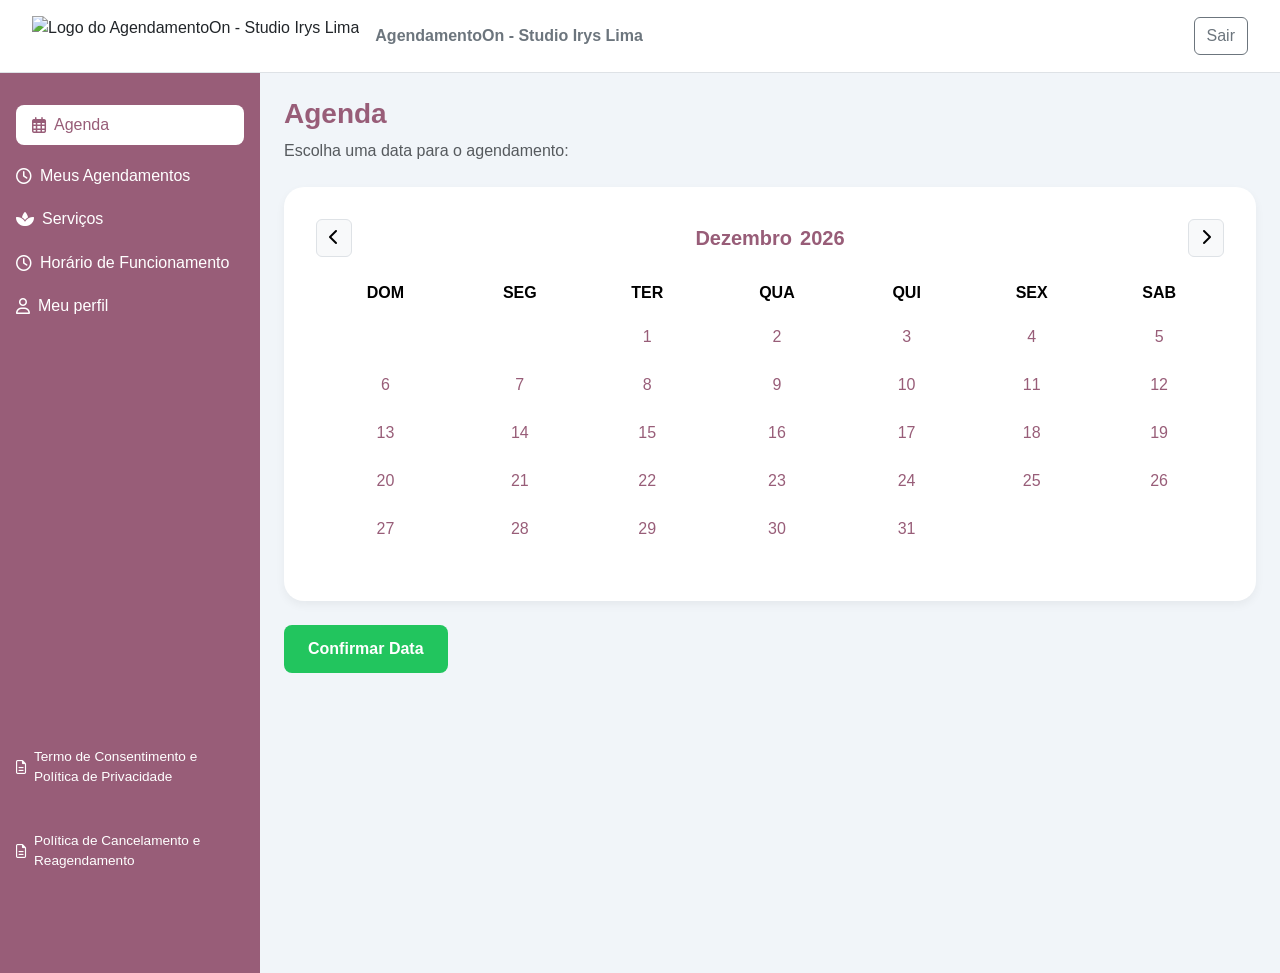
==== AgendamentoOn/src/main/resources/templates/agenda.html @ fd3afac0 "Integrando o back end ao front end na parte de agendamento do sistema" ====
<!DOCTYPE html>
<html lang="pt-br">
  <head>
    <meta charset="UTF-8" />
    <meta name="viewport" content="width=device-width, initial-scale=1" />
    <title>Agenda - AgendamentoOn</title>
    <link
      href="https://cdn.jsdelivr.net/npm/bootstrap@5.3.3/dist/css/bootstrap.min.css"
      rel="stylesheet"
    />
    <link rel="stylesheet" href="../assets/css/style.css" />
    <link
      rel="stylesheet"
      href="https://cdnjs.cloudflare.com/ajax/libs/font-awesome/6.5.0/css/all.min.css"
    />
    <style>
      html, body {
        overflow: hidden;
        margin: 0;
        font-family: "Segoe UI", sans-serif;
        background-color: #f1f5f9;
      }

      header {
        background-color: #ffffff;
        border-bottom: 1px solid #dee2e6;
        padding: 1rem 2rem;
      }

      .sidebar {
        background-color: #985d78;
        color: white;
        height: 100vh;
        padding: 2rem 1rem;
        width: 260px;
        display: flex;
        flex-direction: column;
      }

      .sidebar a {
        color: white;
        display: flex;
        align-items: center;
        gap: 0.5rem;
        margin-bottom: 1.2rem;
        font-weight: 500;
        text-decoration: none;
      }

      .sidebar a.active, .sidebar a:hover {
        background-color: #ffffff;
        color: #985d78;
        border-radius: 8px;
        padding: 0.5rem 1rem;
      }

      .sidebar .policies a {
        font-size: 0.85rem;
        text-decoration: none;
      }

      .btn-sair {
        background-color: #f1f5f9;
        font-weight: 500;
      }

      .calendar-box {
        background-color: white;
        padding: 2rem;
        border-radius: 20px;
        box-shadow: 0 4px 10px rgba(0, 0, 0, 0.05);
      }

      #monthYear {
        color: #985d78;
      }

      .calendar-day {
        cursor: pointer;
        color: #985d78;
        border-radius: 50%;
        transition: background-color 0.3s;
        display: inline-block;
        width: 2rem;
        height: 2rem;
        line-height: 2rem;
      }

      .calendar-day:hover {
        background-color: #f3e6ea;
      }

      .calendar-day.selected {
        background-color: #985d78;
        color: white;
        font-weight: bold;
      }

      thead th {
        color: #985d78;
        font-weight: 600;
      }

      .btn-confirm {
        background-color: #22c55e;
        color: white;
        font-weight: bold;
        border-radius: 8px;
        padding: 0.75rem 1.5rem;
        border: none;
      }

      .btn-agendar {
        background-color: #985d78;
        color: white;
        font-weight: bold;
        border: none;
        padding: 0.5rem 1.5rem;
        border-radius: 6px;
      }

      .btn-warning {
        background-color: #ffc107;
        color: #333;
        border: none;
        font-weight: bold;
      }

      #sec-servicos {
        font-size: 0.95rem;
        color: #333;
      }

      #sec-servicos h5 {
        color: #985d78;
        font-weight: 600;
        font-size: 1.05rem;
      }

      #sec-servicos .bg-white {
        background-color: white;
        padding: 20px;
        border-radius: 12px;
        box-shadow: 0 4px 8px rgba(0, 0, 0, 0.05);
      }

      #sec-servicos th {
        font-weight: 600;
        font-size: 0.95rem;
        padding-bottom: 0.5rem;
        color: #333;
      }

      #sec-servicos td {
        padding: 0.4rem 0;
        font-weight: 400;
        vertical-align: middle;
      }
    </style>
  </head>
  <body>
    <!-- Header -->
    <header class="d-flex justify-content-between align-items-center" role="banner" aria-label="Cabeçalho principal">
      <div class="d-flex align-items-center gap-3">
        <img src="../assets/img/logo-agendamento.png" alt="Logo do AgendamentoOn - Studio Irys Lima" style="height: 40px" />
        <span class="fw-semibold text-secondary">AgendamentoOn - Studio Irys Lima</span>
      </div>
      <button id="btnSair" class="btn btn-outline-secondary" aria-label="Botão para sair da aplicação">Sair</button>
    </header>

    <div class="d-flex">
      <!-- Sidebar -->
      <div class="sidebar d-flex flex-column">
        <div>
          <a href="#" class="active" data-section="agenda"><i class="fa-regular fa-calendar-days"></i> Agenda</a>
          <a href="#" data-section="agendamentos"><i class="fa-regular fa-clock"></i> Meus Agendamentos</a>
          <a href="#" data-section="servicos"><i class="fa-solid fa-spa"></i> Serviços</a>
          <a href="#" data-section="horario"><i class="fa-regular fa-clock"></i> Horário de Funcionamento</a>
          <a href="#" data-section="perfil"><i class="fa-regular fa-user"></i> Meu perfil</a>
        </div>
        <div class="policies mt-auto" style="position: relative; bottom: 50px">
          <a href="/login/termos.html"
            ><i class="fa-regular fa-file-lines"></i> Termo de Consentimento e
            Política de Privacidade</a
          ><br />
          <a href="/login/politicas.html"
            ><i class="fa-regular fa-file-lines"></i> Política de Cancelamento e
            Reagendamento</a
          >
        </div>
      </div>

      <!-- Conteúdo principal -->
      <div class="flex-grow-1 p-4">
        <!-- Seção Agenda -->
        <section id="sec-agenda">
          <h3 class="fw-bold text-main mb-2" style="color: #985d78">Agenda</h3>
          <p class="text-muted mb-4">Escolha uma data para o agendamento:</p>

          <div class="calendar-box mb-4">
            <div class="d-flex justify-content-between align-items-center mb-3">
              <button class="btn btn-light border" id="prevMonth">
                <i class="fas fa-chevron-left"></i>
              </button>
              <h5
                class="fw-bold mb-0 d-flex gap-2 align-items-center"
                id="monthYear"
              ></h5>
              <button class="btn btn-light border" id="nextMonth">
                <i class="fas fa-chevron-right"></i>
              </button>
            </div>
            <div class="table-responsive">
              <table class="table table-borderless text-center align-middle">
                <thead>
                  <tr class="text-muted">
                    <th>DOM</th>
                    <th>SEG</th>
                    <th>TER</th>
                    <th>QUA</th>
                    <th>QUI</th>
                    <th>SEX</th>
                    <th>SAB</th>
                  </tr>
                </thead>
                <tbody id="calendarBody"></tbody>
              </table>
            </div>
          </div>
          <button class="btn btn-confirm">Confirmar Data</button>
        </section>

        <!-- Seção Agenda / Serviço -->
        <section id="sec-agendar-servico" style="display: none;">
          <div class="d-flex justify-content-center align-items-start" style="min-height: calc(100vh - 100px); padding-top: 2rem;">
            <div style="width: 100%; max-width: 700px;">
              <h3 class="fw-bold mb-3" style="color: #985D78;">Agenda / Serviço</h3>
              <p class="text-muted fw-semibold mb-4" id="dataSelecionadaTexto">Data do agendamento: 30 de Abril de 2025</p>

              <div class="bg-white p-4 rounded-3 shadow-sm">
                <div class="mb-4">
                  <label for="servicoSelect" class="form-label fw-semibold">Escolha um serviço para o agendamento:</label>
                  <select id="servicoSelect" class="form-select" aria-label="Selecione o serviço desejado">
                    <option selected disabled>Selecione as opções</option>
                    <option>Cílios: Volume brasileiro</option>
                    <option>Cílios: Efeito fox</option>
                    <option>Cílios: Efeito Molhado</option>
                    <option>Cílios: Volume 5D</option>
                    <option>Sobrancelhas: Design de sobrancelhas</option>
                    <option>Sobrancelhas: Design com henna</option>
                    <option>Sobrancelhas: Brow lamination</option>
                    <option>Sobrancelhas: Lash lifting</option>
                  </select>
                </div>

                <div class="d-flex gap-2">
                  <button id="btnConfirmarServico" class="btn w-100 fw-bold text-white" style="background-color: #22C55E;">
                    Confirmar Serviço
                  </button>
                  <button id="btnVoltarParaAgenda" class="btn w-100 fw-bold text-white" style="background-color: #CBD5E1;">
                    Voltar
                  </button>
                </div>
              </div>
            </div>
          </div>
        </section>

        <!-- Seção Agenda / Serviço / Horário -->
        <section id="sec-agendar-horario" style="display: none;">
          <div class="container-fluid">
            <div class="px-4">
              <h3 class="fw-bold mb-2" style="color: #985D78;">Agenda / Serviço / Horário</h3>
              <p class="text-muted fw-semibold mb-1" id="dataSelecionadaHorario">Data do agendamento: 30 de Abril de 2025</p>
              <p class="text-muted fw-semibold mb-4" id="servicoSelecionadoHorario">Serviço: Sobrancelhas: Design de sobrancelhas</p>

              <div class="bg-white p-4 rounded-3 shadow-sm w-100" style="max-width: 720px;">
                <label class="form-label fw-semibold mb-3">Escolha um horário para o agendamento:</label>
                <div class="row row-cols-3 g-3">
                  <!-- Horários -->
                  <div class="col"><button class="btn btn-outline-secondary horario-opcao w-100">14:00</button></div>
                  <div class="col"><button class="btn btn-outline-secondary horario-opcao w-100">14:30</button></div>
                  <div class="col"><button class="btn btn-outline-secondary horario-opcao w-100">15:00</button></div>
                  <div class="col"><button class="btn btn-outline-secondary horario-opcao w-100">15:30</button></div>
                  <div class="col"><button class="btn btn-outline-secondary horario-opcao w-100">16:00</button></div>
                  <div class="col"><button class="btn btn-outline-secondary horario-opcao w-100">16:30</button></div>
                  <div class="col"><button class="btn btn-outline-secondary horario-opcao w-100">17:00</button></div>
                  <div class="col"><button class="btn btn-outline-secondary horario-opcao w-100">18:00</button></div>
                  <div class="col"><button class="btn btn-outline-secondary horario-opcao w-100">18:30</button></div>
                  <div class="col"><button class="btn btn-outline-secondary horario-opcao w-100">19:00</button></div>
                  <div class="col"><button class="btn btn-outline-secondary horario-opcao w-100">19:30</button></div>
                  <div class="col"><button class="btn btn-outline-secondary horario-opcao w-100">20:00</button></div>
                  <div class="col"><button class="btn btn-outline-secondary horario-opcao w-100">20:30</button></div>
                  <div class="col"><button class="btn btn-outline-secondary horario-opcao w-100">21:00</button></div>
                  <div class="col"><button class="btn btn-outline-secondary horario-opcao w-100">21:30</button></div>
                </div>

                <div class="d-flex gap-2 mt-4">
                  <button id="btnConfirmarHorario" class="btn w-100 fw-bold text-white" style="background-color: #22C55E;">
                    Confirmar Horário
                  </button>
                  <button id="btnVoltarParaServico" class="btn w-100 fw-bold text-white" style="background-color: #CBD5E1;">
                    Voltar
                  </button>
                </div>
              </div>
            </div>
          </div>
        </section>

        <!-- Seção Agenda / Serviço / Horário / Confirmação -->
        <section id="sec-agendar-confirmacao" style="display: none;">
          <div class="container-fluid">
            <div class="px-4">
              <h3 class="fw-bold mb-2" style="color: #985D78;">Agenda / Serviço / Horário / Confirmação</h3>
              <p class="text-muted fw-semibold mb-4">Confirme as informações do agendamento solicitado:</p>

              <div class="bg-white p-4 rounded-3 shadow-sm mb-4" style="max-width: 720px;">
                <table class="table mb-4">
                  <thead class="text-secondary">
                    <tr>
                      <th>Serviço</th>
                      <th>Data</th>
                      <th>Horário</th>
                    </tr>
                  </thead>
                  <tbody>
                    <tr>
                      <td id="confirmacaoServico">Sobrancelhas: Design de Sobrancelhas</td>
                      <td id="confirmacaoData">30/04/2025</td>
                      <td id="confirmacaoHorario">18:00</td>
                    </tr>
                  </tbody>
                </table>

                <div class="d-flex gap-3">
                  <button id="btnConfirmarAgendamento" class="btn text-white fw-semibold px-4 py-2" style="background-color: #22C55E;">
                    Confirmar Agendamento
                  </button>

                  <button id="btnVoltarParaHorario" class="btn text-white fw-semibold px-4 py-2" style="background-color: #CBD5E1;">
                    Voltar
                  </button>
                </div>
              </div>
            </div>
          </div>
        </section>

        <!-- Seção Agenda / Serviço / Horário / Confirmação / Sucesso -->
        <section id="sec-agendamento-sucesso" style="display: none;">
          <div class="container d-flex justify-content-center align-items-center" style="min-height: 80vh;">
            <div class="text-center bg-white p-5 rounded-3 shadow" style="max-width: 500px; width: 100%;">
              <i class="fa-solid fa-circle-check mb-3" style="font-size: 80px; color: #22C55E;"></i>
              <h2 class="fw-bold text-success mb-2">Sucesso</h2>
              <p class="text-secondary fw-semibold">Agendamento realizado com sucesso</p>
              <button id="btnOkSucesso" class="btn btn-light fw-bold mt-3 px-4">Ok</button>
            </div>
          </div>
        </section>

        <!-- Seção Meus Agendamentos -->
        <section id="sec-agendamentos" style="display: none">
          <h3 class="fw-bold mb-4" style="color: #985d78">Meus Agendamentos</h3>

          <div
            class="bg-white rounded-3 shadow-sm p-3"
            style="font-family: 'Segoe UI', sans-serif"
          >
            <table class="table align-middle mb-0">
              <thead>
                <tr class="text-secondary" style="font-weight: 600">
                  <th>Serviço</th>
                  <th>Data</th>
                  <th>Horário</th>
                  <th class="text-center">Ação</th>
                </tr>
              </thead>
              <tbody id="listaAgendamentos" style="font-weight: 400">
              </tbody>
            </table>
          </div>

          <div class="text-end mt-4">
            <button
              id="btnNovoAgendamento"
              class="btn text-white px-4 py-2 fw-semibold"
              style="background-color: #985d78"
              aria-label="Botão para realizar novo agendamento"
            >
              + Novo Agendamento
            </button>
          </div>
        </section>

        <!-- Seção de detalhes do agendamento -->
        <section id="sec-agendamento-detalhe" style="display: none;">
          <div class="container-fluid">
            <div class="px-4">
              <h3 class="fw-bold mb-3" style="color: #985d78">Meus Agendamentos / Editar</h3>
              <p class="text-muted fw-semibold mb-3">Informações do agendamento:</p>

              <div class="bg-white p-4 rounded-3 shadow-sm mb-4" style="max-width: 720px;">
                <table class="table mb-0">
                  <thead class="text-secondary">
                    <tr>
                      <th>Serviço</th>
                      <th>Data</th>
                      <th>Horário</th>
                      <th>Status</th>
                    </tr>
                  </thead>
                  <tbody>
                    <tr>
                      <td id="detalheServico"></td>
                      <td id="detalheData"></td>
                      <td id="detalheHorario"></td>
                      <td id="detalheStatus"></td>
                    </tr>
                  </tbody>
                </table>
              </div>

              <div class="d-flex gap-2">
                <button id="btnExcluirAgendamento" class="btn fw-bold text-white" style="background-color: #dc2626;">
                  Excluir Agendamento
                </button>
                <button id="btnVoltarAgendamento" class="btn fw-bold text-white" style="background-color: #cbd5e1;">
                  Voltar
                </button>
              </div>
            </div>
          </div>
        </section>

        <!-- Seção Serviços -->
        <section id="sec-servicos" style="display: none;">
          <h3 class="fw-bold mb-4" style="color: #985d78">Serviços</h3>

          <div class="bg-white p-4 rounded-3 shadow-sm mb-4">
            <h5 class="fw-semibold mb-3" style="color: #985d78;">Cílios (tempo médio 2 horas)</h5>
            <table class="table table-borderless align-middle mb-0">
              <thead class="text-secondary">
                <tr style="font-weight: 600;">
                  <th>Serviço</th>
                  <th>1ª Aplicação</th>
                  <th>Manutenção</th>
                </tr>
              </thead>
              <tbody style="font-weight: 400;">
                <tr><td>Volume Brasileiro</td><td>R$ 90,00</td><td>R$ 70,00</td></tr>
                <tr><td>Efeito Fox</td><td>R$ 100,00</td><td>R$ 80,00</td></tr>
                <tr><td>Efeito Molhado</td><td>R$ 90,00</td><td>R$ 70,00</td></tr>
                <tr><td>Volume 5D</td><td>R$ 100,00</td><td>R$ 80,00</td></tr>
              </tbody>
            </table>
          </div>

          <div class="bg-white p-4 rounded-3 shadow-sm">
            <h5 class="fw-semibold mb-3" style="color: #985d78;">Sobrancelhas</h5>
            <table class="table table-borderless align-middle mb-0">
              <thead class="text-secondary">
                <tr style="font-weight: 600;">
                  <th>Serviço</th>
                  <th>Valor</th>
                  <th>Tempo</th>
                </tr>
              </thead>
              <tbody style="font-weight: 400;">
                <tr><td>Design de Sobrancelhas</td><td>R$ 25,00</td><td>30 Minutos</td></tr>
                <tr><td>Design com Henna</td><td>R$ 35,00</td><td>45 Minutos</td></tr>
                <tr><td>Brown Lamination</td><td>R$ 60,00</td><td>1 Hora</td></tr>
                <tr><td>Lash Lifting</td><td>R$ 60,00</td><td>1 Hora</td></tr>
              </tbody>
            </table>
          </div>
        </section>

        <!-- Seção Horário de Funcionamento -->
        <section id="sec-horario" style="display: none;">
          <div class="container-fluid">
            <div class="px-4">
              <h3 class="fw-bold mb-2" style="color: #985d78;">Horário de Funcionamento</h3>
              <p class="text-muted fw-semibold mb-4">Dias e horários de atendimento da semana</p>

              <div class="bg-white p-4 rounded-3 shadow-sm w-100">
                <!-- DOMINGO -->
                <div class="d-flex justify-content-between align-items-center border-bottom py-2">
                  <strong>Domingo</strong>
                  <span class="px-4 py-2 rounded-pill fw-semibold" style="background-color: #B91C1C; color: white;">Fechado</span>
                </div>

                <!-- DIAS ÚTEIS -->
                <div class="d-flex justify-content-between align-items-center border-bottom py-2">
                  <strong>Segunda-feira</strong>
                  <div class="d-flex gap-2">
                    <span class="px-4 py-2 rounded-pill fw-semibold" style="background-color: #22C55E; color: #000;">14:00 às 17:00</span>
                    <span class="px-4 py-2 rounded-pill fw-semibold" style="background-color: #22C55E; color: #000;">18:00 às 22:00</span>
                  </div>
                </div>
                <div class="d-flex justify-content-between align-items-center border-bottom py-2">
                  <strong>Terça-feira</strong>
                  <div class="d-flex gap-2">
                    <span class="px-4 py-2 rounded-pill fw-semibold" style="background-color: #22C55E; color: #000;">14:00 às 17:00</span>
                    <span class="px-4 py-2 rounded-pill fw-semibold" style="background-color: #22C55E; color: #000;">18:00 às 22:00</span>
                  </div>
                </div>
                <div class="d-flex justify-content-between align-items-center border-bottom py-2">
                  <strong>Quarta-feira</strong>
                  <div class="d-flex gap-2">
                    <span class="px-4 py-2 rounded-pill fw-semibold" style="background-color: #22C55E; color: #000;">14:00 às 17:00</span>
                    <span class="px-4 py-2 rounded-pill fw-semibold" style="background-color: #22C55E; color: #000;">18:00 às 22:00</span>
                  </div>
                </div>
                <div class="d-flex justify-content-between align-items-center border-bottom py-2">
                  <strong>Quinta-feira</strong>
                  <div class="d-flex gap-2">
                    <span class="px-4 py-2 rounded-pill fw-semibold" style="background-color: #22C55E; color: #000;">14:00 às 17:00</span>
                    <span class="px-4 py-2 rounded-pill fw-semibold" style="background-color: #22C55E; color: #000;">18:00 às 22:00</span>
                  </div>
                </div>
                <div class="d-flex justify-content-between align-items-center border-bottom py-2">
                  <strong>Sexta-feira</strong>
                  <div class="d-flex gap-2">
                    <span class="px-4 py-2 rounded-pill fw-semibold" style="background-color: #22C55E; color: #000;">14:00 às 17:00</span>
                    <span class="px-4 py-2 rounded-pill fw-semibold" style="background-color: #22C55E; color: #000;">18:00 às 22:00</span>
                  </div>
                </div>

                <!-- SÁBADO -->
                <div class="d-flex justify-content-between align-items-center pt-2">
                  <strong>Sábado</strong>
                  <div class="d-flex gap-2">
                    <span class="px-4 py-2 rounded-pill fw-semibold" style="background-color: #22C55E; color: #000;">09:00 às 12:00</span>
                    <span class="px-4 py-2 rounded-pill fw-semibold" style="background-color: #22C55E; color: #000;">13:00 às 18:00</span>
                  </div>
                </div>
              </div>
            </div>
          </div>
        </section>

        <!-- Seção Meu Perfil -->
        <section id="sec-perfil" style="display: none;">
          <div class="container-fluid">
            <div class="row">
              <div class="col">
                <h3 class="fw-bold mb-4" style="color: #985D78;">Meu Perfil</h3>

                <div class="bg-white p-4 rounded-3 shadow-sm w-100" style="max-width: 1000px;">
                  <div class="row mb-3">
                    <div class="col-md-2 fw-semibold">Nome:</div>
                    <div class="col-md-10">Maria da Silva Costa</div>
                  </div>

                  <div class="row mb-3">
                    <div class="col-md-2 fw-semibold">E-mail:</div>
                    <div class="col-md-10">maria.costa@gmail.com</div>
                  </div>

                  <div class="row mb-3">
                    <div class="col-md-2 fw-semibold">Telefone:</div>
                    <div class="col-md-10">(11) 98520-5216</div>
                  </div>
                </div>

                <div class="text-end mt-3" style="max-width: 1000px;">
                  <button id="btnEditarPerfil" class="btn fw-semibold text-white px-4 py-2" style="background-color: #985D78;">
                    Alterar Dados do Perfil
                  </button>
                </div>
              </div>
            </div>
          </div>
        </section>

      <!-- Seção Alterar Dados do Perfil -->
      <section id="sec-perfil-editar" style="display: none;">
        <div class="d-flex justify-content-center align-items-start" style="min-height: calc(100vh - 100px); padding-top: 2rem;">
          <div style="width: 100%; max-width: 700px;">
            <h3 class="fw-bold mb-4" style="color: #985D78;">Meu Perfil / Alterar Dados</h3>

            <div class="bg-white p-4 rounded-3 shadow-sm">
              <div class="mb-3">
                <label class="form-label fw-semibold">Nome</label>
                <input type="text" class="form-control" placeholder="Digite seu nome" />
              </div>

              <div class="mb-3">
                <label class="form-label fw-semibold">E-mail</label>
                <input type="email" class="form-control" placeholder="Digite seu e-mail" />
              </div>

              <div class="mb-3">
                <label class="form-label fw-semibold">Senha</label>
                <input type="password" class="form-control" placeholder="Senha deve ter no mínimo 8 caracteres" />
              </div>

              <div class="mb-3">
                <label class="form-label fw-semibold">Confirme a senha</label>
                <input type="password" class="form-control" placeholder="Digite novamente sua senha" />
              </div>

              <div class="mb-4">
                <label class="form-label fw-semibold">Telefone</label>
                <input type="text" class="form-control" placeholder="(DDD) 91234-5678" />
              </div>

              <div class="d-flex gap-2">
                <button class="btn w-100 fw-bold text-white" style="background-color: #22C55E;">
                  Atualizar Dados do Perfil
                </button>
                <button id="btnVoltarPerfil" class="btn w-100 fw-bold text-white" style="background-color: #cbd5e1;">
                  Voltar
                </button>
              </div>
            </div>
          </div>
        </div>
      </section>
      </div>
    </div>

  <script>
    document.addEventListener("DOMContentLoaded", () => {
      // Navegação entre seções da sidebar

        buscarAgendamentos();

      document.querySelectorAll(".sidebar a[data-section]").forEach((link) => {
        link.addEventListener("click", function (e) {
          e.preventDefault();

          // Remover classe ativa de todos os links
          document.querySelectorAll(".sidebar a").forEach((l) =>
            l.classList.remove("active")
          );
          // Adicionar classe ativa ao item clicado
          this.classList.add("active");

          // Ocultar todas as seções
          document
            .querySelectorAll("section[id^='sec-']")
            .forEach((sec) => (sec.style.display = "none"));

          // Mostrar a seção correspondente
          const section = this.getAttribute("data-section");
          const secToShow = document.getElementById(`sec-${section}`);
          if (secToShow) secToShow.style.display = "block";
        });
      });

      // Botão "Confirmar Data" da Agenda
      document.querySelector(".btn-confirm").addEventListener("click", () => {
        // Verifica se uma data foi selecionada
        if (!selectedDate) {
          alert("Por favor, selecione uma data para o agendamento.");
          return;
        }

        const dataFormatada = selectedDate.toLocaleDateString("pt-BR", {
          day: "2-digit", month: "long", year: "numeric"
        });

        dataSelecionada = dataFormatada;

        // Atualiza o texto da nova seção com a data selecionada
        document.getElementById("dataSelecionadaTexto").textContent = `Data do agendamento: ${dataFormatada}`;

        // Mostra a nova seção e oculta as demais
        document.querySelectorAll("section[id^='sec-']").forEach(sec => sec.style.display = "none");
        document.getElementById("sec-agendar-servico").style.display = "block";
      });

      // Botão "Voltar" para a Agenda
      document.getElementById("btnVoltarParaAgenda").addEventListener("click", () => {
        document.getElementById("sec-agendar-servico").style.display = "none";
        document.getElementById("sec-agenda").style.display = "block";
      });

      let servicoSelecionado = "";

      document.getElementById("btnConfirmarServico").addEventListener("click", () => {
        const select = document.getElementById("servicoSelect");
        const opcao = select.options[select.selectedIndex];

        if (!opcao || opcao.disabled) {
          alert("Por favor, selecione um serviço.");
          return;
        }

        servicoSelecionado = opcao.textContent;
        document.getElementById("servicoSelecionadoHorario").textContent = `Serviço: ${servicoSelecionado}`;

        // Atualiza data na nova tela
        const dataTexto = document.getElementById("dataSelecionadaTexto").textContent;
        document.getElementById("dataSelecionadaHorario").textContent = dataTexto;

        // Mostra a tela de horário
        document.querySelectorAll("section[id^='sec-']").forEach(sec => sec.style.display = "none");
        document.getElementById("sec-agendar-horario").style.display = "block";

        gerarHorarios();
      });

      function gerarHorarios() {
        const horarios = [
          "14:00", "14:30", "15:00",
          "15:30", "16:00", "16:30",
          "17:00", "18:00", "18:30",
          "19:00", "19:30", "20:00",
          "20:30", "21:00", "21:30"
        ];

        const container = document.getElementById("listaHorarios");
        container.innerHTML = "";

        horarios.forEach(horario => {
          const btn = document.createElement("button");
          btn.className = "btn btn-outline-secondary horario-opcao";
          btn.textContent = horario;
          btn.setAttribute("type", "button");
          btn.setAttribute("aria-label", `Selecionar horário ${horario}`);
          btn.addEventListener("click", () => {
            document.querySelectorAll(".horario-opcao").forEach(b => b.classList.remove("btn-primary", "text-white"));
            btn.classList.add("btn-primary", "text-white");
            btn.dataset.selected = "true";
          });
          container.appendChild(btn);
        });
      }

      document.getElementById("btnVoltarParaServico").addEventListener("click", () => {
        document.getElementById("sec-agendar-horario").style.display = "none";
        document.getElementById("sec-agendar-servico").style.display = "block";
      });

      document.querySelectorAll(".horario-opcao").forEach((btn) => {
        btn.addEventListener("click", function () {
          document.querySelectorAll(".horario-opcao").forEach((b) => {
            b.classList.remove("btn-primary", "text-white");
            b.classList.add("btn-outline-secondary");
          });
          this.classList.remove("btn-outline-secondary");
          this.classList.add("btn-primary", "text-white");
        });
      });

      document.getElementById("btnVoltarParaServico").addEventListener("click", () => {
        document.getElementById("sec-agendar-horario").style.display = "none";
        document.getElementById("sec-agendar-servico").style.display = "block";
      });

      let dataSelecionada = "";
      let horarioSelecionado = "";

      // Quando clicar no botão confirmar serviço
      document.getElementById("btnConfirmarServico").addEventListener("click", () => {
        const select = document.getElementById("selectServico");
        const selected = select.value;

        if (selected !== "") {
          servicoSelecionado = selected;
          document.getElementById("sec-agendar-servico").style.display = "none";
          document.getElementById("sec-agendar-horario").style.display = "block";
          document.getElementById("servicoSelecionadoHorario").textContent = `Serviço: ${selected}`;
        }
      });

      // Confirmar horário → vai para tela de confirmação
      document.getElementById("btnConfirmarHorario").addEventListener("click", () => {
        const horarioBtn = document.querySelector(".horario-opcao.btn-primary");
        if (horarioBtn) {
          horarioSelecionado = horarioBtn.textContent;
          document.getElementById("sec-agendar-horario").style.display = "none";
          document.getElementById("sec-agendar-confirmacao").style.display = "block";

          document.getElementById("confirmacaoServico").textContent = servicoSelecionado;
          document.getElementById("confirmacaoData").textContent = dataSelecionada;
          document.getElementById("confirmacaoHorario").textContent = horarioSelecionado;
        }
      });

      // Voltar para escolher o horário
      document.getElementById("btnVoltarParaHorario").addEventListener("click", () => {
        document.getElementById("sec-agendar-confirmacao").style.display = "none";
        document.getElementById("sec-agendar-horario").style.display = "block";
      });

      // Confirmar Agendamento → vai para a tela de sucesso
      const btnConfirmarAgendamento = document.getElementById("btnConfirmarAgendamento");
      if (btnConfirmarAgendamento) {
        btnConfirmarAgendamento.addEventListener("click", () => {
          document.querySelectorAll("section[id^='sec-']").forEach(sec => sec.style.display = "none");
          document.getElementById("sec-agendamento-sucesso").style.display = "block";
        });
      }

      // Botão "Ok" na tela de sucesso → volta para a Agenda
      const btnOkSucesso = document.getElementById("btnOkSucesso");
      if (btnOkSucesso) {
        btnOkSucesso.addEventListener("click", () => {
          document.querySelectorAll("section[id^='sec-']").forEach(sec => sec.style.display = "none");
          document.getElementById("sec-agenda").style.display = "block";

          // Resetar seleção visual, se quiser
          document.querySelectorAll(".sidebar a").forEach((l) => l.classList.remove("active"));
          const agendaLink = document.querySelector('.sidebar a[data-section="agenda"]');
          if (agendaLink) agendaLink.classList.add("active");
        });
      }

      // Botão "OK" após agendamento realizado com sucesso
      document.getElementById("btnOkSucesso").addEventListener("click", () => {
        // Adicionar agendamento à lista
        const tabela = document.querySelector("#sec-agendamentos table tbody");

        const novaLinha = document.createElement("tr");
        novaLinha.innerHTML = `
          <td>${servicoSelecionado}</td>
          <td>${dataSelecionada}</td>
          <td>${horarioSelecionado}</td>
          <td class="text-center">
            <button class="btn btn-warning fw-semibold px-3" aria-label="Detalhes do serviço">
              Detalhes
            </button>
          </td>
        `;
        tabela.appendChild(novaLinha);

        // Exibir seção Meus Agendamentos
        document.querySelectorAll("section[id^='sec-']").forEach(sec => sec.style.display = "none");
        document.getElementById("sec-agendamentos").style.display = "block";

        // Ativar link da sidebar
        document.querySelectorAll(".sidebar a").forEach(link => link.classList.remove("active"));
        const linkAgendamentos = document.querySelector('.sidebar a[data-section="agendamentos"]');
        if (linkAgendamentos) linkAgendamentos.classList.add("active");
      });

      btnOkSucesso.addEventListener("click", () => {
        adicionarAgendamento(servicoSelecionado, dataSelecionada, horarioSelecionado);

        document.querySelectorAll("section[id^='sec-']").forEach(sec => sec.style.display = "none");
        document.getElementById("sec-agendamentos").style.display = "block";

        document.querySelectorAll(".sidebar a").forEach(link => link.classList.remove("active"));
        const linkAgendamentos = document.querySelector('.sidebar a[data-section="agendamentos"]');
        if (linkAgendamentos) linkAgendamentos.classList.add("active");
      });
      
      // Botão "+ Novo Agendamento"
      const btnNovoAgendamento = document.getElementById("btnNovoAgendamento");
      if (btnNovoAgendamento) {
        btnNovoAgendamento.addEventListener("click", () => {
          document.getElementById("sec-agenda").style.display = "block";
          document.getElementById("sec-agendamentos").style.display = "none";

          document.querySelectorAll(".sidebar a").forEach((l) =>
            l.classList.remove("active")
          );
          const agendaLink = document.querySelector(
            '.sidebar a[data-section="agenda"]'
          );
          if (agendaLink) agendaLink.classList.add("active");
        });
      }

        let agendamentos = [];

  function adicionarAgendamento(servico, data, horario) {
    const novo = { servico, data, horario, status: 'AGENDADO' };
    agendamentos.push(novo);
    enviarAgendamento(novo);
    atualizarListaAgendamentos();
  }

  function atualizarListaAgendamentos() {
  const tbody = document.getElementById("listaAgendamentos");
  tbody.innerHTML = ""; // limpa

  agendamentos.forEach((item, index) => {
    const tr = document.createElement("tr");

    tr.innerHTML = `
      <td>${item.servico}</td>
      <td>${item.data}</td>
      <td>${item.horario}</td>
      <td class="text-center"></td>
    `;

    const btnDetalhes = document.createElement("button");
    btnDetalhes.textContent = "Detalhes";
    btnDetalhes.className = "btn btn-warning fw-semibold px-3";
    btnDetalhes.setAttribute("aria-label", "Ver detalhes");

    btnDetalhes.addEventListener("click", () => {
      abrirDetalhesAgendamento(index);
    });

    tr.querySelector("td.text-center").appendChild(btnDetalhes);
    tbody.appendChild(tr);
  });
}

  function abrirDetalhesAgendamento(index) {
    const agendamento = agendamentos[index];
    document.getElementById("detalheServico").textContent = agendamento.servico;
    document.getElementById("detalheData").textContent = agendamento.data;
    document.getElementById("detalheHorario").textContent = agendamento.horario;
    document.getElementById("detalheStatus").textContent = agendamento.status;

    // guarda qual está sendo editado
    document.getElementById("btnExcluirAgendamento").dataset.index = index;

    // navega para tela de detalhes
    document.querySelectorAll("section[id^='sec-']").forEach(sec => sec.style.display = "none");
    document.getElementById("sec-agendamento-detalhe").style.display = "block";
  }

  document.getElementById("btnVoltarAgendamento").addEventListener("click", () => {
    document.getElementById("sec-agendamento-detalhe").style.display = "none";
    document.getElementById("sec-agendamentos").style.display = "block";
  });

  document.getElementById("btnExcluirAgendamento").addEventListener("click", () => {
    const index = document.getElementById("btnExcluirAgendamento").dataset.index;
    agendamentos.splice(index, 1);
    atualizarListaAgendamentos();

    // volta para lista
    document.getElementById("sec-agendamento-detalhe").style.display = "none";
    document.getElementById("sec-agendamentos").style.display = "block";
  });

      // Abrir edição do perfil
      const btnEditarPerfil = document.getElementById("btnEditarPerfil");
      if (btnEditarPerfil) {
        btnEditarPerfil.addEventListener("click", () => {
          document
            .querySelectorAll("section[id^='sec-']")
            .forEach((sec) => (sec.style.display = "none"));
          document.getElementById("sec-perfil-editar").style.display = "block";
        });
      }

      // Voltar para a visualização do perfil
      const btnVoltarPerfil = document.getElementById("btnVoltarPerfil");
      if (btnVoltarPerfil) {
        btnVoltarPerfil.addEventListener("click", () => {
          document
            .querySelectorAll("section[id^='sec-']")
            .forEach((sec) => (sec.style.display = "none"));
          document.getElementById("sec-perfil").style.display = "block";
        });
      }

      // Calendário
      const calendarBody = document.getElementById("calendarBody");
      const monthYear = document.getElementById("monthYear");
      const prevMonthBtn = document.getElementById("prevMonth");
      const nextMonthBtn = document.getElementById("nextMonth");

      let selectedDate = null;
      let currentDate = new Date();

      function renderCalendar(date) {
        const year = date.getFullYear();
        const month = date.getMonth();
        const firstDay = new Date(year, month, 1).getDay();
        const daysInMonth = new Date(year, month + 1, 0).getDate();

        const nomeMes = date.toLocaleString("pt-BR", { month: "long" });
        if (monthYear) {
          monthYear.innerHTML = `<span>${
            nomeMes.charAt(0).toUpperCase() + nomeMes.slice(1)
          }</span> <span>${year}</span>`;
        }

        if (!calendarBody) return;
        calendarBody.innerHTML = "";
        let row = document.createElement("tr");

        for (let i = 0; i < firstDay; i++) {
          row.appendChild(document.createElement("td"));
        }

        for (let day = 1; day <= daysInMonth; day++) {
          if (row.children.length === 7) {
            calendarBody.appendChild(row);
            row = document.createElement("tr");
          }

          const cell = document.createElement("td");
          const span = document.createElement("span");
          span.classList.add("calendar-day");
          span.textContent = day;

          if (
            selectedDate &&
            selectedDate.getDate() === day &&
            selectedDate.getMonth() === month &&
            selectedDate.getFullYear() === year
          ) {
            span.classList.add("selected");
          }

          span.addEventListener("click", () => {
          const clickedDate = new Date(year, month, day);
          const today = new Date();
          today.setHours(0, 0, 0, 0); // Zera hora para comparar só a data

          if (clickedDate < today) {
            alert("Você não pode selecionar uma data que já passou.");
            return;
          }

          selectedDate = clickedDate;
          renderCalendar(currentDate);
        });

          cell.appendChild(span);
          row.appendChild(cell);
        }

        if (row.children.length > 0) {
          calendarBody.appendChild(row);
        }
      }

      if (prevMonthBtn) {
        prevMonthBtn.addEventListener("click", () => {
          currentDate.setMonth(currentDate.getMonth() - 1);
          renderCalendar(currentDate);
        });
      }

      if (nextMonthBtn) {
        nextMonthBtn.addEventListener("click", () => {
          currentDate.setMonth(currentDate.getMonth() + 1);
          renderCalendar(currentDate);
        });
      }

      renderCalendar(currentDate);
    });

    document.addEventListener("DOMContentLoaded", () => {
      const btnSair = document.getElementById("btnSair");
      if (btnSair) {
        btnSair.addEventListener("click", () => {
          // Redirecionar para a landing page
          window.location.href = "../index.html"; // ou apenas "index.html" se não estiver em subpasta
        });
      }
    });

    function enviarAgendamento(agendamento) {
  fetch('/api/agenda/novo', {
    method: 'POST',
    headers: {'Content-Type': 'application/json'},
    body: JSON.stringify(agendamento)
  }).then(res => {
    if (!res.ok) {
      alert('Erro ao salvar agendamento');
    }
  }).catch(() => alert('Erro na comunicação com o servidor'));
}

// Busca a lista atualizada do backend
function buscarAgendamentos() {
  fetch('/api/agenda/listar')
    .then(res => res.json())
    .then(data => {
      agendamentos = data;
      atualizarListaAgendamentos();
    })
    .catch(() => alert('Erro ao carregar agendamentos'));
}

  </script>

  </body>
</html>
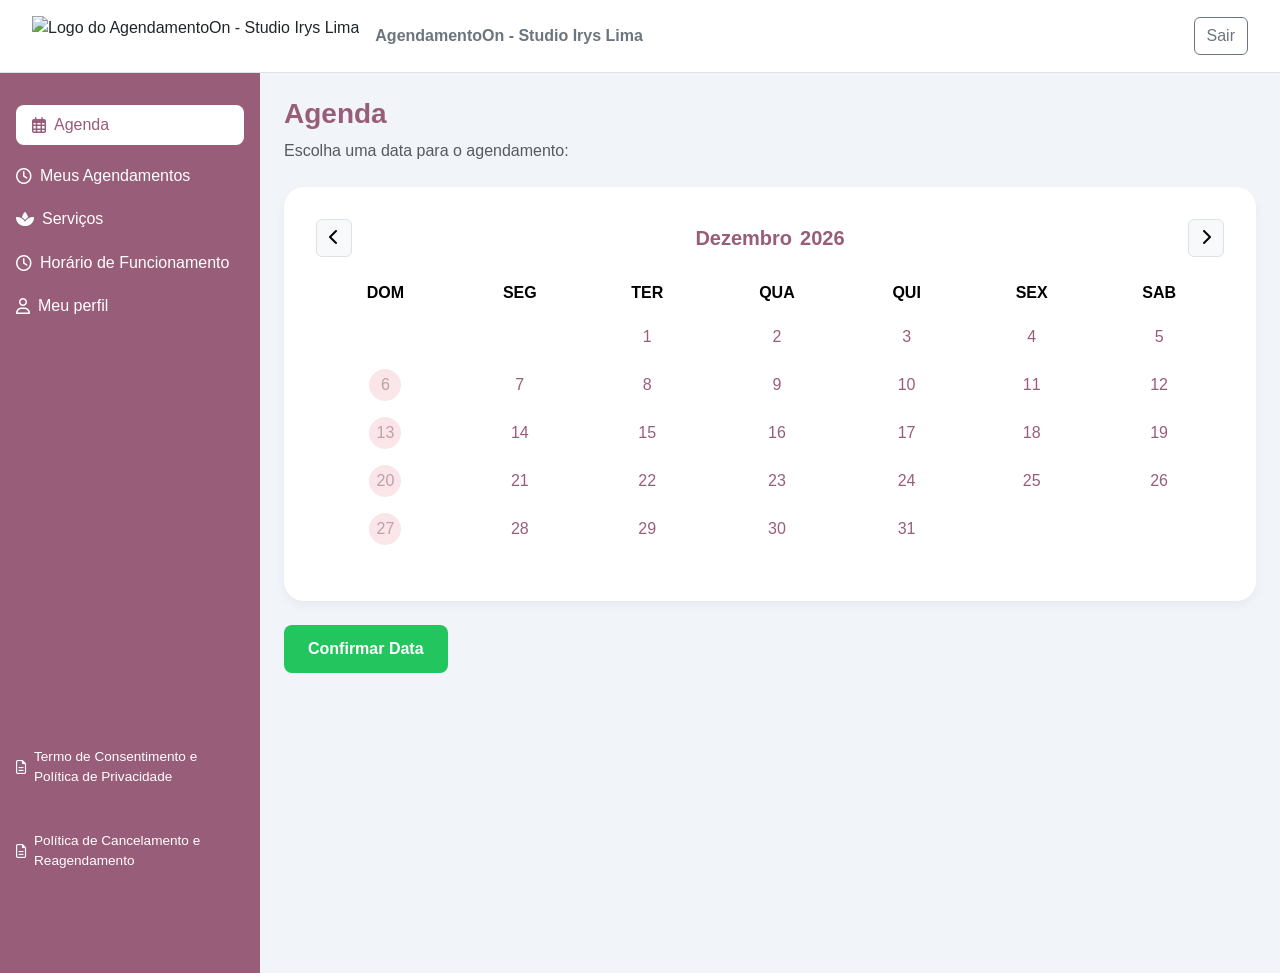
==== commit 38af4eae: "Finalizando Projeto" ====
--- a/AgendamentoOn/src/main/resources/templates/agenda.html
+++ b/AgendamentoOn/src/main/resources/templates/agenda.html
@@ -1,616 +1,322 @@
 <!DOCTYPE html>
 <html lang="pt-br">
-  <head>
-    <meta charset="UTF-8" />
-    <meta name="viewport" content="width=device-width, initial-scale=1" />
-    <title>Agenda - AgendamentoOn</title>
-    <link
-      href="https://cdn.jsdelivr.net/npm/bootstrap@5.3.3/dist/css/bootstrap.min.css"
-      rel="stylesheet"
-    />
-    <link rel="stylesheet" href="../assets/css/style.css" />
-    <link
-      rel="stylesheet"
-      href="https://cdnjs.cloudflare.com/ajax/libs/font-awesome/6.5.0/css/all.min.css"
-    />
-    <style>
-      html, body {
-        overflow: hidden;
-        margin: 0;
-        font-family: "Segoe UI", sans-serif;
-        background-color: #f1f5f9;
-      }
-
-      header {
-        background-color: #ffffff;
-        border-bottom: 1px solid #dee2e6;
-        padding: 1rem 2rem;
-      }
-
-      .sidebar {
-        background-color: #985d78;
-        color: white;
-        height: 100vh;
-        padding: 2rem 1rem;
-        width: 260px;
-        display: flex;
-        flex-direction: column;
-      }
-
-      .sidebar a {
-        color: white;
-        display: flex;
-        align-items: center;
-        gap: 0.5rem;
-        margin-bottom: 1.2rem;
-        font-weight: 500;
-        text-decoration: none;
-      }
-
-      .sidebar a.active, .sidebar a:hover {
-        background-color: #ffffff;
-        color: #985d78;
-        border-radius: 8px;
-        padding: 0.5rem 1rem;
-      }
-
-      .sidebar .policies a {
-        font-size: 0.85rem;
-        text-decoration: none;
-      }
-
-      .btn-sair {
-        background-color: #f1f5f9;
-        font-weight: 500;
-      }
-
-      .calendar-box {
-        background-color: white;
-        padding: 2rem;
-        border-radius: 20px;
-        box-shadow: 0 4px 10px rgba(0, 0, 0, 0.05);
-      }
-
-      #monthYear {
-        color: #985d78;
-      }
-
-      .calendar-day {
-        cursor: pointer;
-        color: #985d78;
-        border-radius: 50%;
-        transition: background-color 0.3s;
-        display: inline-block;
-        width: 2rem;
-        height: 2rem;
-        line-height: 2rem;
-      }
-
-      .calendar-day:hover {
-        background-color: #f3e6ea;
-      }
-
-      .calendar-day.selected {
-        background-color: #985d78;
-        color: white;
-        font-weight: bold;
-      }
-
-      thead th {
-        color: #985d78;
-        font-weight: 600;
-      }
-
-      .btn-confirm {
-        background-color: #22c55e;
-        color: white;
-        font-weight: bold;
-        border-radius: 8px;
-        padding: 0.75rem 1.5rem;
-        border: none;
-      }
-
-      .btn-agendar {
-        background-color: #985d78;
-        color: white;
-        font-weight: bold;
-        border: none;
-        padding: 0.5rem 1.5rem;
-        border-radius: 6px;
-      }
-
-      .btn-warning {
-        background-color: #ffc107;
-        color: #333;
-        border: none;
-        font-weight: bold;
-      }
-
-      #sec-servicos {
-        font-size: 0.95rem;
-        color: #333;
-      }
-
-      #sec-servicos h5 {
-        color: #985d78;
-        font-weight: 600;
-        font-size: 1.05rem;
-      }
-
-      #sec-servicos .bg-white {
-        background-color: white;
-        padding: 20px;
-        border-radius: 12px;
-        box-shadow: 0 4px 8px rgba(0, 0, 0, 0.05);
-      }
-
-      #sec-servicos th {
-        font-weight: 600;
-        font-size: 0.95rem;
-        padding-bottom: 0.5rem;
-        color: #333;
-      }
-
-      #sec-servicos td {
-        padding: 0.4rem 0;
-        font-weight: 400;
-        vertical-align: middle;
-      }
-    </style>
-  </head>
-  <body>
-    <!-- Header -->
-    <header class="d-flex justify-content-between align-items-center" role="banner" aria-label="Cabeçalho principal">
-      <div class="d-flex align-items-center gap-3">
-        <img src="../assets/img/logo-agendamento.png" alt="Logo do AgendamentoOn - Studio Irys Lima" style="height: 40px" />
-        <span class="fw-semibold text-secondary">AgendamentoOn - Studio Irys Lima</span>
+
+<head>
+  <meta charset="UTF-8" />
+  <meta name="viewport" content="width=device-width, initial-scale=1" />
+  <title>Agenda - AgendamentoOn</title>
+  <link href="https://cdn.jsdelivr.net/npm/bootstrap@5.3.3/dist/css/bootstrap.min.css" rel="stylesheet" />
+  <link rel="stylesheet" href="../assets/css/style.css" />
+  <link rel="stylesheet" href="https://cdnjs.cloudflare.com/ajax/libs/font-awesome/6.5.0/css/all.min.css" />
+  <style>
+    html,
+    body {
+      overflow: hidden;
+      margin: 0;
+      font-family: "Segoe UI", sans-serif;
+      background-color: #f1f5f9;
+    }
+
+    header {
+      background-color: #ffffff;
+      border-bottom: 1px solid #dee2e6;
+      padding: 1rem 2rem;
+    }
+
+    .sidebar {
+      background-color: #985d78;
+      color: white;
+      height: 100vh;
+      padding: 2rem 1rem;
+      width: 260px;
+      display: flex;
+      flex-direction: column;
+    }
+
+    .sidebar a {
+      color: white;
+      display: flex;
+      align-items: center;
+      gap: 0.5rem;
+      margin-bottom: 1.2rem;
+      font-weight: 500;
+      text-decoration: none;
+    }
+
+    .blocked {
+  background-color: #f8d7da;
+  color: #721c24;
+  cursor: not-allowed;
+  pointer-events: none;
+  opacity: 0.6;
+}
+    .sidebar a.active,
+    .sidebar a:hover {
+      background-color: #ffffff;
+      color: #985d78;
+      border-radius: 8px;
+      padding: 0.5rem 1rem;
+    }
+
+    .sidebar .policies a {
+      font-size: 0.85rem;
+      text-decoration: none;
+    }
+
+    .horario-bloqueado {
+  background-color: #dc3545 !important; /* vermelho */
+  color: white !important;
+  text-decoration: line-through;
+  cursor: not-allowed;
+  opacity: 0.7;
+  pointer-events: none; /* bloqueia clique */
+}
+
+
+    .btn-sair {
+      background-color: #f1f5f9;
+      font-weight: 500;
+    }
+
+    .calendar-box {
+      background-color: white;
+      padding: 2rem;
+      border-radius: 20px;
+      box-shadow: 0 4px 10px rgba(0, 0, 0, 0.05);
+    }
+
+    #monthYear {
+      color: #985d78;
+    }
+
+    .calendar-day {
+      cursor: pointer;
+      color: #985d78;
+      border-radius: 50%;
+      transition: background-color 0.3s;
+      display: inline-block;
+      width: 2rem;
+      height: 2rem;
+      line-height: 2rem;
+    }
+
+    .calendar-day:hover {
+      background-color: #f3e6ea;
+    }
+
+    .calendar-day.selected {
+      background-color: #985d78;
+      color: white;
+      font-weight: bold;
+    }
+
+    thead th {
+      color: #985d78;
+      font-weight: 600;
+    }
+
+    .btn-confirm {
+      background-color: #22c55e;
+      color: white;
+      font-weight: bold;
+      border-radius: 8px;
+      padding: 0.75rem 1.5rem;
+      border: none;
+    }
+
+    .btn-agendar {
+      background-color: #985d78;
+      color: white;
+      font-weight: bold;
+      border: none;
+      padding: 0.5rem 1.5rem;
+      border-radius: 6px;
+    }
+
+    .btn-warning {
+      background-color: #ffc107;
+      color: #333;
+      border: none;
+      font-weight: bold;
+    }
+
+    #sec-servicos {
+      font-size: 0.95rem;
+      color: #333;
+    }
+
+    #sec-servicos h5 {
+      color: #985d78;
+      font-weight: 600;
+      font-size: 1.05rem;
+    }
+
+    #sec-servicos .bg-white {
+      background-color: white;
+      padding: 20px;
+      border-radius: 12px;
+      box-shadow: 0 4px 8px rgba(0, 0, 0, 0.05);
+    }
+
+    #sec-servicos th {
+      font-weight: 600;
+      font-size: 0.95rem;
+      padding-bottom: 0.5rem;
+      color: #333;
+    }
+
+    #sec-servicos td {
+      padding: 0.4rem 0;
+      font-weight: 400;
+      vertical-align: middle;
+    }
+  </style>
+</head>
+
+<body>
+  <!-- Header -->
+  <header class="d-flex justify-content-between align-items-center" role="banner" aria-label="Cabeçalho principal">
+    <div class="d-flex align-items-center gap-3">
+      <img src="../assets/img/logo-agendamento.png" alt="Logo do AgendamentoOn - Studio Irys Lima"
+        style="height: 40px" />
+      <span class="fw-semibold text-secondary">AgendamentoOn - Studio Irys Lima</span>
+    </div>
+    <button id="btnSair" class="btn btn-outline-secondary" aria-label="Botão para sair da aplicação">Sair</button>
+  </header>
+
+  <div class="d-flex">
+    <!-- Sidebar -->
+    <div class="sidebar d-flex flex-column">
+      <div>
+        <a href="#" class="active" data-section="agenda"><i class="fa-regular fa-calendar-days"></i> Agenda</a>
+        <a href="#" data-section="agendamentos"><i class="fa-regular fa-clock"></i> Meus Agendamentos</a>
+        <a href="#" data-section="servicos"><i class="fa-solid fa-spa"></i> Serviços</a>
+        <a href="#" data-section="horario"><i class="fa-regular fa-clock"></i> Horário de Funcionamento</a>
+        <a href="#" data-section="perfil"><i class="fa-regular fa-user"></i> Meu perfil</a>
       </div>
-      <button id="btnSair" class="btn btn-outline-secondary" aria-label="Botão para sair da aplicação">Sair</button>
-    </header>
-
-    <div class="d-flex">
-      <!-- Sidebar -->
-      <div class="sidebar d-flex flex-column">
-        <div>
-          <a href="#" class="active" data-section="agenda"><i class="fa-regular fa-calendar-days"></i> Agenda</a>
-          <a href="#" data-section="agendamentos"><i class="fa-regular fa-clock"></i> Meus Agendamentos</a>
-          <a href="#" data-section="servicos"><i class="fa-solid fa-spa"></i> Serviços</a>
-          <a href="#" data-section="horario"><i class="fa-regular fa-clock"></i> Horário de Funcionamento</a>
-          <a href="#" data-section="perfil"><i class="fa-regular fa-user"></i> Meu perfil</a>
-        </div>
-        <div class="policies mt-auto" style="position: relative; bottom: 50px">
-          <a href="/login/termos.html"
-            ><i class="fa-regular fa-file-lines"></i> Termo de Consentimento e
-            Política de Privacidade</a
-          ><br />
-          <a href="/login/politicas.html"
-            ><i class="fa-regular fa-file-lines"></i> Política de Cancelamento e
-            Reagendamento</a
-          >
-        </div>
+      <div class="policies mt-auto" style="position: relative; bottom: 50px">
+        <a th:href="@{/termos}"><i class="fa-regular fa-file-lines"></i> Termo de Consentimento e
+          Política de Privacidade</a><br />
+        <a th:href="@{/politicas}"><i class="fa-regular fa-file-lines"></i> Política de Cancelamento e
+          Reagendamento</a>
       </div>
-
-      <!-- Conteúdo principal -->
-      <div class="flex-grow-1 p-4">
-        <!-- Seção Agenda -->
-        <section id="sec-agenda">
-          <h3 class="fw-bold text-main mb-2" style="color: #985d78">Agenda</h3>
-          <p class="text-muted mb-4">Escolha uma data para o agendamento:</p>
-
-          <div class="calendar-box mb-4">
-            <div class="d-flex justify-content-between align-items-center mb-3">
-              <button class="btn btn-light border" id="prevMonth">
-                <i class="fas fa-chevron-left"></i>
-              </button>
-              <h5
-                class="fw-bold mb-0 d-flex gap-2 align-items-center"
-                id="monthYear"
-              ></h5>
-              <button class="btn btn-light border" id="nextMonth">
-                <i class="fas fa-chevron-right"></i>
-              </button>
-            </div>
-            <div class="table-responsive">
-              <table class="table table-borderless text-center align-middle">
-                <thead>
-                  <tr class="text-muted">
-                    <th>DOM</th>
-                    <th>SEG</th>
-                    <th>TER</th>
-                    <th>QUA</th>
-                    <th>QUI</th>
-                    <th>SEX</th>
-                    <th>SAB</th>
-                  </tr>
-                </thead>
-                <tbody id="calendarBody"></tbody>
-              </table>
-            </div>
+    </div>
+
+    <!-- Conteúdo principal -->
+    <div class="flex-grow-1 p-4">
+      <!-- Seção Agenda -->
+      <section id="sec-agenda">
+        <h3 class="fw-bold text-main mb-2" style="color: #985d78">Agenda</h3>
+        <p class="text-muted mb-4">Escolha uma data para o agendamento:</p>
+
+        <div class="calendar-box mb-4">
+          <div class="d-flex justify-content-between align-items-center mb-3">
+            <button class="btn btn-light border" id="prevMonth">
+              <i class="fas fa-chevron-left"></i>
+            </button>
+            <h5 class="fw-bold mb-0 d-flex gap-2 align-items-center" id="monthYear"></h5>
+            <button class="btn btn-light border" id="nextMonth">
+              <i class="fas fa-chevron-right"></i>
+            </button>
           </div>
-          <button class="btn btn-confirm">Confirmar Data</button>
-        </section>
-
-        <!-- Seção Agenda / Serviço -->
-        <section id="sec-agendar-servico" style="display: none;">
-          <div class="d-flex justify-content-center align-items-start" style="min-height: calc(100vh - 100px); padding-top: 2rem;">
-            <div style="width: 100%; max-width: 700px;">
-              <h3 class="fw-bold mb-3" style="color: #985D78;">Agenda / Serviço</h3>
-              <p class="text-muted fw-semibold mb-4" id="dataSelecionadaTexto">Data do agendamento: 30 de Abril de 2025</p>
-
-              <div class="bg-white p-4 rounded-3 shadow-sm">
-                <div class="mb-4">
-                  <label for="servicoSelect" class="form-label fw-semibold">Escolha um serviço para o agendamento:</label>
-                  <select id="servicoSelect" class="form-select" aria-label="Selecione o serviço desejado">
-                    <option selected disabled>Selecione as opções</option>
-                    <option>Cílios: Volume brasileiro</option>
-                    <option>Cílios: Efeito fox</option>
-                    <option>Cílios: Efeito Molhado</option>
-                    <option>Cílios: Volume 5D</option>
-                    <option>Sobrancelhas: Design de sobrancelhas</option>
-                    <option>Sobrancelhas: Design com henna</option>
-                    <option>Sobrancelhas: Brow lamination</option>
-                    <option>Sobrancelhas: Lash lifting</option>
-                  </select>
-                </div>
-
-                <div class="d-flex gap-2">
-                  <button id="btnConfirmarServico" class="btn w-100 fw-bold text-white" style="background-color: #22C55E;">
-                    Confirmar Serviço
-                  </button>
-                  <button id="btnVoltarParaAgenda" class="btn w-100 fw-bold text-white" style="background-color: #CBD5E1;">
-                    Voltar
-                  </button>
-                </div>
-              </div>
-            </div>
-          </div>
-        </section>
-
-        <!-- Seção Agenda / Serviço / Horário -->
-        <section id="sec-agendar-horario" style="display: none;">
-          <div class="container-fluid">
-            <div class="px-4">
-              <h3 class="fw-bold mb-2" style="color: #985D78;">Agenda / Serviço / Horário</h3>
-              <p class="text-muted fw-semibold mb-1" id="dataSelecionadaHorario">Data do agendamento: 30 de Abril de 2025</p>
-              <p class="text-muted fw-semibold mb-4" id="servicoSelecionadoHorario">Serviço: Sobrancelhas: Design de sobrancelhas</p>
-
-              <div class="bg-white p-4 rounded-3 shadow-sm w-100" style="max-width: 720px;">
-                <label class="form-label fw-semibold mb-3">Escolha um horário para o agendamento:</label>
-                <div class="row row-cols-3 g-3">
-                  <!-- Horários -->
-                  <div class="col"><button class="btn btn-outline-secondary horario-opcao w-100">14:00</button></div>
-                  <div class="col"><button class="btn btn-outline-secondary horario-opcao w-100">14:30</button></div>
-                  <div class="col"><button class="btn btn-outline-secondary horario-opcao w-100">15:00</button></div>
-                  <div class="col"><button class="btn btn-outline-secondary horario-opcao w-100">15:30</button></div>
-                  <div class="col"><button class="btn btn-outline-secondary horario-opcao w-100">16:00</button></div>
-                  <div class="col"><button class="btn btn-outline-secondary horario-opcao w-100">16:30</button></div>
-                  <div class="col"><button class="btn btn-outline-secondary horario-opcao w-100">17:00</button></div>
-                  <div class="col"><button class="btn btn-outline-secondary horario-opcao w-100">18:00</button></div>
-                  <div class="col"><button class="btn btn-outline-secondary horario-opcao w-100">18:30</button></div>
-                  <div class="col"><button class="btn btn-outline-secondary horario-opcao w-100">19:00</button></div>
-                  <div class="col"><button class="btn btn-outline-secondary horario-opcao w-100">19:30</button></div>
-                  <div class="col"><button class="btn btn-outline-secondary horario-opcao w-100">20:00</button></div>
-                  <div class="col"><button class="btn btn-outline-secondary horario-opcao w-100">20:30</button></div>
-                  <div class="col"><button class="btn btn-outline-secondary horario-opcao w-100">21:00</button></div>
-                  <div class="col"><button class="btn btn-outline-secondary horario-opcao w-100">21:30</button></div>
-                </div>
-
-                <div class="d-flex gap-2 mt-4">
-                  <button id="btnConfirmarHorario" class="btn w-100 fw-bold text-white" style="background-color: #22C55E;">
-                    Confirmar Horário
-                  </button>
-                  <button id="btnVoltarParaServico" class="btn w-100 fw-bold text-white" style="background-color: #CBD5E1;">
-                    Voltar
-                  </button>
-                </div>
-              </div>
-            </div>
-          </div>
-        </section>
-
-        <!-- Seção Agenda / Serviço / Horário / Confirmação -->
-        <section id="sec-agendar-confirmacao" style="display: none;">
-          <div class="container-fluid">
-            <div class="px-4">
-              <h3 class="fw-bold mb-2" style="color: #985D78;">Agenda / Serviço / Horário / Confirmação</h3>
-              <p class="text-muted fw-semibold mb-4">Confirme as informações do agendamento solicitado:</p>
-
-              <div class="bg-white p-4 rounded-3 shadow-sm mb-4" style="max-width: 720px;">
-                <table class="table mb-4">
-                  <thead class="text-secondary">
-                    <tr>
-                      <th>Serviço</th>
-                      <th>Data</th>
-                      <th>Horário</th>
-                    </tr>
-                  </thead>
-                  <tbody>
-                    <tr>
-                      <td id="confirmacaoServico">Sobrancelhas: Design de Sobrancelhas</td>
-                      <td id="confirmacaoData">30/04/2025</td>
-                      <td id="confirmacaoHorario">18:00</td>
-                    </tr>
-                  </tbody>
-                </table>
-
-                <div class="d-flex gap-3">
-                  <button id="btnConfirmarAgendamento" class="btn text-white fw-semibold px-4 py-2" style="background-color: #22C55E;">
-                    Confirmar Agendamento
-                  </button>
-
-                  <button id="btnVoltarParaHorario" class="btn text-white fw-semibold px-4 py-2" style="background-color: #CBD5E1;">
-                    Voltar
-                  </button>
-                </div>
-              </div>
-            </div>
-          </div>
-        </section>
-
-        <!-- Seção Agenda / Serviço / Horário / Confirmação / Sucesso -->
-        <section id="sec-agendamento-sucesso" style="display: none;">
-          <div class="container d-flex justify-content-center align-items-center" style="min-height: 80vh;">
-            <div class="text-center bg-white p-5 rounded-3 shadow" style="max-width: 500px; width: 100%;">
-              <i class="fa-solid fa-circle-check mb-3" style="font-size: 80px; color: #22C55E;"></i>
-              <h2 class="fw-bold text-success mb-2">Sucesso</h2>
-              <p class="text-secondary fw-semibold">Agendamento realizado com sucesso</p>
-              <button id="btnOkSucesso" class="btn btn-light fw-bold mt-3 px-4">Ok</button>
-            </div>
-          </div>
-        </section>
-
-        <!-- Seção Meus Agendamentos -->
-        <section id="sec-agendamentos" style="display: none">
-          <h3 class="fw-bold mb-4" style="color: #985d78">Meus Agendamentos</h3>
-
-          <div
-            class="bg-white rounded-3 shadow-sm p-3"
-            style="font-family: 'Segoe UI', sans-serif"
-          >
-            <table class="table align-middle mb-0">
+          <div class="table-responsive">
+            <table class="table table-borderless text-center align-middle">
               <thead>
-                <tr class="text-secondary" style="font-weight: 600">
-                  <th>Serviço</th>
-                  <th>Data</th>
-                  <th>Horário</th>
-                  <th class="text-center">Ação</th>
+                <tr class="text-muted">
+                  <th>DOM</th>
+                  <th>SEG</th>
+                  <th>TER</th>
+                  <th>QUA</th>
+                  <th>QUI</th>
+                  <th>SEX</th>
+                  <th>SAB</th>
                 </tr>
               </thead>
-              <tbody id="listaAgendamentos" style="font-weight: 400">
-              </tbody>
+              <tbody id="calendarBody"></tbody>
             </table>
           </div>
-
-          <div class="text-end mt-4">
-            <button
-              id="btnNovoAgendamento"
-              class="btn text-white px-4 py-2 fw-semibold"
-              style="background-color: #985d78"
-              aria-label="Botão para realizar novo agendamento"
-            >
-              + Novo Agendamento
-            </button>
-          </div>
-        </section>
-
-        <!-- Seção de detalhes do agendamento -->
-        <section id="sec-agendamento-detalhe" style="display: none;">
-          <div class="container-fluid">
-            <div class="px-4">
-              <h3 class="fw-bold mb-3" style="color: #985d78">Meus Agendamentos / Editar</h3>
-              <p class="text-muted fw-semibold mb-3">Informações do agendamento:</p>
-
-              <div class="bg-white p-4 rounded-3 shadow-sm mb-4" style="max-width: 720px;">
-                <table class="table mb-0">
-                  <thead class="text-secondary">
-                    <tr>
-                      <th>Serviço</th>
-                      <th>Data</th>
-                      <th>Horário</th>
-                      <th>Status</th>
-                    </tr>
-                  </thead>
-                  <tbody>
-                    <tr>
-                      <td id="detalheServico"></td>
-                      <td id="detalheData"></td>
-                      <td id="detalheHorario"></td>
-                      <td id="detalheStatus"></td>
-                    </tr>
-                  </tbody>
-                </table>
+        </div>
+        <button class="btn btn-confirm">Confirmar Data</button>
+      </section>
+
+      <!-- Seção Agenda / Serviço -->
+      <section id="sec-agendar-servico" style="display: none;">
+        <div class="d-flex justify-content-center align-items-start"
+          style="min-height: calc(100vh - 100px); padding-top: 2rem;">
+          <div style="width: 100%; max-width: 700px;">
+            <h3 class="fw-bold mb-3" style="color: #985D78;">Agenda / Serviço</h3>
+            <p class="text-muted fw-semibold mb-4" id="dataSelecionadaTexto">Data do agendamento: 30 de Abril de 2025
+            </p>
+
+            <div class="bg-white p-4 rounded-3 shadow-sm">
+              <div class="mb-4">
+                <label for="servicoSelect" class="form-label fw-semibold">Escolha um serviço para o agendamento:</label>
+               <select id="servicoSelect" class="form-select" aria-label="Selecione o serviço desejado">
+                <option selected disabled value="">Selecione as opções</option>
+                <option value="0">Cílios: Volume brasileiro</option>
+                <option value="1">Cílios: Efeito fox</option>
+                <option value="2">Cílios: Efeito Molhado</option>
+                <option value="3">Cílios: Volume 5D</option>
+                <option value="4">Sobrancelhas: Design de sobrancelhas</option>
+                <option value="5">Sobrancelhas: Design com henna</option>
+                <option value="6">Sobrancelhas: Brow lamination</option>
+                <option value="7">Sobrancelhas: Lash lifting</option>
+                </select>
               </div>
 
               <div class="d-flex gap-2">
-                <button id="btnExcluirAgendamento" class="btn fw-bold text-white" style="background-color: #dc2626;">
-                  Excluir Agendamento
+                <button id="btnConfirmarServico" class="btn w-100 fw-bold text-white"
+                  style="background-color: #22C55E;">
+                  Confirmar Serviço
                 </button>
-                <button id="btnVoltarAgendamento" class="btn fw-bold text-white" style="background-color: #cbd5e1;">
+                <button id="btnVoltarParaAgenda" class="btn w-100 fw-bold text-white"
+                  style="background-color: #CBD5E1;">
                   Voltar
                 </button>
               </div>
             </div>
           </div>
-        </section>
-
-        <!-- Seção Serviços -->
-        <section id="sec-servicos" style="display: none;">
-          <h3 class="fw-bold mb-4" style="color: #985d78">Serviços</h3>
-
-          <div class="bg-white p-4 rounded-3 shadow-sm mb-4">
-            <h5 class="fw-semibold mb-3" style="color: #985d78;">Cílios (tempo médio 2 horas)</h5>
-            <table class="table table-borderless align-middle mb-0">
-              <thead class="text-secondary">
-                <tr style="font-weight: 600;">
-                  <th>Serviço</th>
-                  <th>1ª Aplicação</th>
-                  <th>Manutenção</th>
-                </tr>
-              </thead>
-              <tbody style="font-weight: 400;">
-                <tr><td>Volume Brasileiro</td><td>R$ 90,00</td><td>R$ 70,00</td></tr>
-                <tr><td>Efeito Fox</td><td>R$ 100,00</td><td>R$ 80,00</td></tr>
-                <tr><td>Efeito Molhado</td><td>R$ 90,00</td><td>R$ 70,00</td></tr>
-                <tr><td>Volume 5D</td><td>R$ 100,00</td><td>R$ 80,00</td></tr>
-              </tbody>
-            </table>
-          </div>
-
-          <div class="bg-white p-4 rounded-3 shadow-sm">
-            <h5 class="fw-semibold mb-3" style="color: #985d78;">Sobrancelhas</h5>
-            <table class="table table-borderless align-middle mb-0">
-              <thead class="text-secondary">
-                <tr style="font-weight: 600;">
-                  <th>Serviço</th>
-                  <th>Valor</th>
-                  <th>Tempo</th>
-                </tr>
-              </thead>
-              <tbody style="font-weight: 400;">
-                <tr><td>Design de Sobrancelhas</td><td>R$ 25,00</td><td>30 Minutos</td></tr>
-                <tr><td>Design com Henna</td><td>R$ 35,00</td><td>45 Minutos</td></tr>
-                <tr><td>Brown Lamination</td><td>R$ 60,00</td><td>1 Hora</td></tr>
-                <tr><td>Lash Lifting</td><td>R$ 60,00</td><td>1 Hora</td></tr>
-              </tbody>
-            </table>
-          </div>
-        </section>
-
-        <!-- Seção Horário de Funcionamento -->
-        <section id="sec-horario" style="display: none;">
-          <div class="container-fluid">
-            <div class="px-4">
-              <h3 class="fw-bold mb-2" style="color: #985d78;">Horário de Funcionamento</h3>
-              <p class="text-muted fw-semibold mb-4">Dias e horários de atendimento da semana</p>
-
-              <div class="bg-white p-4 rounded-3 shadow-sm w-100">
-                <!-- DOMINGO -->
-                <div class="d-flex justify-content-between align-items-center border-bottom py-2">
-                  <strong>Domingo</strong>
-                  <span class="px-4 py-2 rounded-pill fw-semibold" style="background-color: #B91C1C; color: white;">Fechado</span>
-                </div>
-
-                <!-- DIAS ÚTEIS -->
-                <div class="d-flex justify-content-between align-items-center border-bottom py-2">
-                  <strong>Segunda-feira</strong>
-                  <div class="d-flex gap-2">
-                    <span class="px-4 py-2 rounded-pill fw-semibold" style="background-color: #22C55E; color: #000;">14:00 às 17:00</span>
-                    <span class="px-4 py-2 rounded-pill fw-semibold" style="background-color: #22C55E; color: #000;">18:00 às 22:00</span>
-                  </div>
-                </div>
-                <div class="d-flex justify-content-between align-items-center border-bottom py-2">
-                  <strong>Terça-feira</strong>
-                  <div class="d-flex gap-2">
-                    <span class="px-4 py-2 rounded-pill fw-semibold" style="background-color: #22C55E; color: #000;">14:00 às 17:00</span>
-                    <span class="px-4 py-2 rounded-pill fw-semibold" style="background-color: #22C55E; color: #000;">18:00 às 22:00</span>
-                  </div>
-                </div>
-                <div class="d-flex justify-content-between align-items-center border-bottom py-2">
-                  <strong>Quarta-feira</strong>
-                  <div class="d-flex gap-2">
-                    <span class="px-4 py-2 rounded-pill fw-semibold" style="background-color: #22C55E; color: #000;">14:00 às 17:00</span>
-                    <span class="px-4 py-2 rounded-pill fw-semibold" style="background-color: #22C55E; color: #000;">18:00 às 22:00</span>
-                  </div>
-                </div>
-                <div class="d-flex justify-content-between align-items-center border-bottom py-2">
-                  <strong>Quinta-feira</strong>
-                  <div class="d-flex gap-2">
-                    <span class="px-4 py-2 rounded-pill fw-semibold" style="background-color: #22C55E; color: #000;">14:00 às 17:00</span>
-                    <span class="px-4 py-2 rounded-pill fw-semibold" style="background-color: #22C55E; color: #000;">18:00 às 22:00</span>
-                  </div>
-                </div>
-                <div class="d-flex justify-content-between align-items-center border-bottom py-2">
-                  <strong>Sexta-feira</strong>
-                  <div class="d-flex gap-2">
-                    <span class="px-4 py-2 rounded-pill fw-semibold" style="background-color: #22C55E; color: #000;">14:00 às 17:00</span>
-                    <span class="px-4 py-2 rounded-pill fw-semibold" style="background-color: #22C55E; color: #000;">18:00 às 22:00</span>
-                  </div>
-                </div>
-
-                <!-- SÁBADO -->
-                <div class="d-flex justify-content-between align-items-center pt-2">
-                  <strong>Sábado</strong>
-                  <div class="d-flex gap-2">
-                    <span class="px-4 py-2 rounded-pill fw-semibold" style="background-color: #22C55E; color: #000;">09:00 às 12:00</span>
-                    <span class="px-4 py-2 rounded-pill fw-semibold" style="background-color: #22C55E; color: #000;">13:00 às 18:00</span>
-                  </div>
-                </div>
+        </div>
+      </section>
+
+      <!-- Seção Agenda / Serviço / Horário -->
+      <section id="sec-agendar-horario" style="display: none;">
+        <div class="container-fluid">
+          <div class="px-4">
+            <h3 class="fw-bold mb-2" style="color: #985D78;">Agenda / Serviço / Horário</h3>
+            <p class="text-muted fw-semibold mb-1" id="dataSelecionadaHorario">Data do agendamento: 30 de Abril de 2025
+            </p>
+            <p class="text-muted fw-semibold mb-4" id="servicoSelecionadoHorario">Serviço: Sobrancelhas: Design de
+              sobrancelhas</p>
+
+            <div class="bg-white p-4 rounded-3 shadow-sm w-100" style="max-width: 720px;">
+              <label class="form-label fw-semibold mb-3">Escolha um horário para o agendamento:</label>
+              <div  id="listaHorarios" class="row row-cols-3 g-3">
+                <!-- Horários -->
+                <div class="col"><button class="btn btn-outline-secondary horario-opcao w-100">14:00</button></div>
+                <div class="col"><button class="btn btn-outline-secondary horario-opcao w-100">14:30</button></div>
+                <div class="col"><button class="btn btn-outline-secondary horario-opcao w-100">15:00</button></div>
+                <div class="col"><button class="btn btn-outline-secondary horario-opcao w-100">15:30</button></div>
+                <div class="col"><button class="btn btn-outline-secondary horario-opcao w-100">16:00</button></div>
+                <div class="col"><button class="btn btn-outline-secondary horario-opcao w-100">16:30</button></div>
+                <div class="col"><button class="btn btn-outline-secondary horario-opcao w-100">17:00</button></div>
+                <div class="col"><button class="btn btn-outline-secondary horario-opcao w-100">18:00</button></div>
+                <div class="col"><button class="btn btn-outline-secondary horario-opcao w-100">18:30</button></div>
+                <div class="col"><button class="btn btn-outline-secondary horario-opcao w-100">19:00</button></div>
+                <div class="col"><button class="btn btn-outline-secondary horario-opcao w-100">19:30</button></div>
+                <div class="col"><button class="btn btn-outline-secondary horario-opcao w-100">20:00</button></div>
+                <div class="col"><button class="btn btn-outline-secondary horario-opcao w-100">20:30</button></div>
+                <div class="col"><button class="btn btn-outline-secondary horario-opcao w-100">21:00</button></div>
+                <div class="col"><button class="btn btn-outline-secondary horario-opcao w-100">21:30</button></div>
               </div>
-            </div>
-          </div>
-        </section>
-
-        <!-- Seção Meu Perfil -->
-        <section id="sec-perfil" style="display: none;">
-          <div class="container-fluid">
-            <div class="row">
-              <div class="col">
-                <h3 class="fw-bold mb-4" style="color: #985D78;">Meu Perfil</h3>
-
-                <div class="bg-white p-4 rounded-3 shadow-sm w-100" style="max-width: 1000px;">
-                  <div class="row mb-3">
-                    <div class="col-md-2 fw-semibold">Nome:</div>
-                    <div class="col-md-10">Maria da Silva Costa</div>
-                  </div>
-
-                  <div class="row mb-3">
-                    <div class="col-md-2 fw-semibold">E-mail:</div>
-                    <div class="col-md-10">maria.costa@gmail.com</div>
-                  </div>
-
-                  <div class="row mb-3">
-                    <div class="col-md-2 fw-semibold">Telefone:</div>
-                    <div class="col-md-10">(11) 98520-5216</div>
-                  </div>
-                </div>
-
-                <div class="text-end mt-3" style="max-width: 1000px;">
-                  <button id="btnEditarPerfil" class="btn fw-semibold text-white px-4 py-2" style="background-color: #985D78;">
-                    Alterar Dados do Perfil
-                  </button>
-                </div>
-              </div>
-            </div>
-          </div>
-        </section>
-
-      <!-- Seção Alterar Dados do Perfil -->
-      <section id="sec-perfil-editar" style="display: none;">
-        <div class="d-flex justify-content-center align-items-start" style="min-height: calc(100vh - 100px); padding-top: 2rem;">
-          <div style="width: 100%; max-width: 700px;">
-            <h3 class="fw-bold mb-4" style="color: #985D78;">Meu Perfil / Alterar Dados</h3>
-
-            <div class="bg-white p-4 rounded-3 shadow-sm">
-              <div class="mb-3">
-                <label class="form-label fw-semibold">Nome</label>
-                <input type="text" class="form-control" placeholder="Digite seu nome" />
-              </div>
-
-              <div class="mb-3">
-                <label class="form-label fw-semibold">E-mail</label>
-                <input type="email" class="form-control" placeholder="Digite seu e-mail" />
-              </div>
-
-              <div class="mb-3">
-                <label class="form-label fw-semibold">Senha</label>
-                <input type="password" class="form-control" placeholder="Senha deve ter no mínimo 8 caracteres" />
-              </div>
-
-              <div class="mb-3">
-                <label class="form-label fw-semibold">Confirme a senha</label>
-                <input type="password" class="form-control" placeholder="Digite novamente sua senha" />
-              </div>
-
-              <div class="mb-4">
-                <label class="form-label fw-semibold">Telefone</label>
-                <input type="text" class="form-control" placeholder="(DDD) 91234-5678" />
-              </div>
-
-              <div class="d-flex gap-2">
-                <button class="btn w-100 fw-bold text-white" style="background-color: #22C55E;">
-                  Atualizar Dados do Perfil
+
+              <div class="d-flex gap-2 mt-4">
+                <button id="btnConfirmarHorario" class="btn w-100 fw-bold text-white"
+                  style="background-color: #22C55E;">
+                  Confirmar Horário
                 </button>
-                <button id="btnVoltarPerfil" class="btn w-100 fw-bold text-white" style="background-color: #cbd5e1;">
+                <button id="btnVoltarParaServico" class="btn w-100 fw-bold text-white"
+                  style="background-color: #CBD5E1;">
                   Voltar
                 </button>
               </div>
@@ -618,14 +324,365 @@
           </div>
         </div>
       </section>
+
+      <!-- Seção Agenda / Serviço / Horário / Confirmação -->
+      <section id="sec-agendar-confirmacao" style="display: none;">
+        <div class="container-fluid">
+          <div class="px-4">
+            <h3 class="fw-bold mb-2" style="color: #985D78;">Agenda / Serviço / Horário / Confirmação</h3>
+            <p class="text-muted fw-semibold mb-4">Confirme as informações do agendamento solicitado:</p>
+
+            <div class="bg-white p-4 rounded-3 shadow-sm mb-4" style="max-width: 720px;">
+              <table class="table mb-4">
+                <thead class="text-secondary">
+                  <tr>
+                    <th>Serviço</th>
+                    <th>Data</th>
+                    <th>Horário</th>
+                  </tr>
+                </thead>
+                <tbody>
+                  <tr>
+                    <td id="confirmacaoServico">Sobrancelhas: Design de Sobrancelhas</td>
+                    <td id="confirmacaoData">30/04/2025</td>
+                    <td id="confirmacaoHorario">18:00</td>
+                  </tr>
+                </tbody>
+              </table>
+
+              <div class="d-flex gap-3">
+                <button id="btnConfirmarAgendamento" class="btn text-white fw-semibold px-4 py-2"
+                  style="background-color: #22C55E;">
+                  Confirmar Agendamento
+                </button>
+
+                <button id="btnVoltarParaHorario" class="btn text-white fw-semibold px-4 py-2"
+                  style="background-color: #CBD5E1;">
+                  Voltar
+                </button>
+              </div>
+            </div>
+          </div>
+        </div>
+      </section>
+
+      <!-- Seção Agenda / Serviço / Horário / Confirmação / Sucesso -->
+      <section id="sec-agendamento-sucesso" style="display: none;">
+        <div class="container d-flex justify-content-center align-items-center" style="min-height: 80vh;">
+          <div class="text-center bg-white p-5 rounded-3 shadow" style="max-width: 500px; width: 100%;">
+            <i class="fa-solid fa-circle-check mb-3" style="font-size: 80px; color: #22C55E;"></i>
+            <h2 class="fw-bold text-success mb-2">Sucesso</h2>
+            <p class="text-secondary fw-semibold">Agendamento realizado com sucesso</p>
+            <button id="btnOkSucesso" class="btn btn-light fw-bold mt-3 px-4">Ok</button>
+          </div>
+        </div>
+      </section>
+
+      <!-- Seção Meus Agendamentos -->
+      <section id="sec-agendamentos" style="display: none">
+        <h3 class="fw-bold mb-4" style="color: #985d78">Meus Agendamentos</h3>
+
+        <div class="bg-white rounded-3 shadow-sm p-3" style="font-family: 'Segoe UI', sans-serif">
+          <table class="table align-middle mb-0">
+            <thead>
+              <tr class="text-secondary" style="font-weight: 600">
+                <th>Serviço</th>
+                <th>Data</th>
+                <th>Horário</th>
+                <th class="text-center">Ação</th>
+              </tr>
+            </thead>
+            <tbody id="listaAgendamentos" style="font-weight: 400">
+            </tbody>
+          </table>
+        </div>
+
+        <div class="text-end mt-4">
+          <button id="btnNovoAgendamento" class="btn text-white px-4 py-2 fw-semibold" style="background-color: #985d78"
+            aria-label="Botão para realizar novo agendamento">
+            + Novo Agendamento
+          </button>
+        </div>
+      </section>
+
+      <!-- Seção de detalhes do agendamento -->
+      <section id="sec-agendamento-detalhe" style="display: none;">
+        <div class="container-fluid">
+          <div class="px-4">
+            <h3 class="fw-bold mb-3" style="color: #985d78">Meus Agendamentos / Editar</h3>
+            <p class="text-muted fw-semibold mb-3">Informações do agendamento:</p>
+
+            <div class="bg-white p-4 rounded-3 shadow-sm mb-4" style="max-width: 720px;">
+              <table class="table mb-0">
+                <thead class="text-secondary">
+                  <tr>
+                    <th>Serviço</th>
+                    <th>Data</th>
+                    <th>Horário</th>
+                    <th>Status</th>
+                  </tr>
+                </thead>
+                <tbody>
+                  <tr>
+                    <td id="detalheServico"></td>
+                    <td id="detalheData"></td>
+                    <td id="detalheHorario"></td>
+                    <td id="detalheStatus"></td>
+                  </tr>
+                </tbody>
+              </table>
+            </div>
+
+            <div class="d-flex gap-2">
+              <button id="btnExcluirAgendamento" class="btn fw-bold text-white" style="background-color: #dc2626;">
+                Cancelar Agendamento
+              </button>
+              <button id="btnVoltarAgendamento" class="btn fw-bold text-white" style="background-color: #cbd5e1;">
+                Voltar
+              </button>
+            </div>
+          </div>
+        </div>
+      </section>
+
+      <!-- Seção Serviços -->
+      <section id="sec-servicos" style="display: none;">
+        <h3 class="fw-bold mb-4" style="color: #985d78">Serviços</h3>
+
+        <div class="bg-white p-4 rounded-3 shadow-sm mb-4">
+          <h5 class="fw-semibold mb-3" style="color: #985d78;">Cílios (tempo médio 2 horas)</h5>
+          <table class="table table-borderless align-middle mb-0">
+            <thead class="text-secondary">
+              <tr style="font-weight: 600;">
+                <th>Serviço</th>
+                <th>1ª Aplicação</th>
+                <th>Manutenção</th>
+              </tr>
+            </thead>
+            <tbody style="font-weight: 400;">
+              <tr>
+                <td>Volume Brasileiro</td>
+                <td>R$ 90,00</td>
+                <td>R$ 70,00</td>
+              </tr>
+              <tr>
+                <td>Efeito Fox</td>
+                <td>R$ 100,00</td>
+                <td>R$ 80,00</td>
+              </tr>
+              <tr>
+                <td>Efeito Molhado</td>
+                <td>R$ 90,00</td>
+                <td>R$ 70,00</td>
+              </tr>
+              <tr>
+                <td>Volume 5D</td>
+                <td>R$ 100,00</td>
+                <td>R$ 80,00</td>
+              </tr>
+            </tbody>
+          </table>
+        </div>
+
+        <div class="bg-white p-4 rounded-3 shadow-sm">
+          <h5 class="fw-semibold mb-3" style="color: #985d78;">Sobrancelhas</h5>
+          <table class="table table-borderless align-middle mb-0">
+            <thead class="text-secondary">
+              <tr style="font-weight: 600;">
+                <th>Serviço</th>
+                <th>Valor</th>
+                <th>Tempo</th>
+              </tr>
+            </thead>
+            <tbody style="font-weight: 400;">
+              <tr>
+                <td>Design de Sobrancelhas</td>
+                <td>R$ 25,00</td>
+                <td>30 Minutos</td>
+              </tr>
+              <tr>
+                <td>Design com Henna</td>
+                <td>R$ 35,00</td>
+                <td>45 Minutos</td>
+              </tr>
+              <tr>
+                <td>Brown Lamination</td>
+                <td>R$ 60,00</td>
+                <td>1 Hora</td>
+              </tr>
+              <tr>
+                <td>Lash Lifting</td>
+                <td>R$ 60,00</td>
+                <td>1 Hora</td>
+              </tr>
+            </tbody>
+          </table>
+        </div>
+      </section>
+
+      <!-- Seção Horário de Funcionamento -->
+      <section id="sec-horario" style="display: none;">
+        <div class="container-fluid">
+          <div class="px-4">
+            <h3 class="fw-bold mb-2" style="color: #985d78;">Horário de Funcionamento</h3>
+            <p class="text-muted fw-semibold mb-4">Dias e horários de atendimento da semana</p>
+
+            <div class="bg-white p-4 rounded-3 shadow-sm w-100">
+              <!-- DOMINGO -->
+              <div class="d-flex justify-content-between align-items-center border-bottom py-2">
+                <strong>Domingo</strong>
+                <span class="px-4 py-2 rounded-pill fw-semibold"
+                  style="background-color: #B91C1C; color: white;">Fechado</span>
+              </div>
+
+              <!-- DIAS ÚTEIS -->
+              <div class="d-flex justify-content-between align-items-center border-bottom py-2">
+                <strong>Segunda-feira</strong>
+                <div class="d-flex gap-2">
+                  <span class="px-4 py-2 rounded-pill fw-semibold" style="background-color: #22C55E; color: #000;">14:00
+                    às 17:00</span>
+                  <span class="px-4 py-2 rounded-pill fw-semibold" style="background-color: #22C55E; color: #000;">18:00
+                    às 22:00</span>
+                </div>
+              </div>
+              <div class="d-flex justify-content-between align-items-center border-bottom py-2">
+                <strong>Terça-feira</strong>
+                <div class="d-flex gap-2">
+                  <span class="px-4 py-2 rounded-pill fw-semibold" style="background-color: #22C55E; color: #000;">14:00
+                    às 17:00</span>
+                  <span class="px-4 py-2 rounded-pill fw-semibold" style="background-color: #22C55E; color: #000;">18:00
+                    às 22:00</span>
+                </div>
+              </div>
+              <div class="d-flex justify-content-between align-items-center border-bottom py-2">
+                <strong>Quarta-feira</strong>
+                <div class="d-flex gap-2">
+                  <span class="px-4 py-2 rounded-pill fw-semibold" style="background-color: #22C55E; color: #000;">14:00
+                    às 17:00</span>
+                  <span class="px-4 py-2 rounded-pill fw-semibold" style="background-color: #22C55E; color: #000;">18:00
+                    às 22:00</span>
+                </div>
+              </div>
+              <div class="d-flex justify-content-between align-items-center border-bottom py-2">
+                <strong>Quinta-feira</strong>
+                <div class="d-flex gap-2">
+                  <span class="px-4 py-2 rounded-pill fw-semibold" style="background-color: #22C55E; color: #000;">14:00
+                    às 17:00</span>
+                  <span class="px-4 py-2 rounded-pill fw-semibold" style="background-color: #22C55E; color: #000;">18:00
+                    às 22:00</span>
+                </div>
+              </div>
+              <div class="d-flex justify-content-between align-items-center border-bottom py-2">
+                <strong>Sexta-feira</strong>
+                <div class="d-flex gap-2">
+                  <span class="px-4 py-2 rounded-pill fw-semibold" style="background-color: #22C55E; color: #000;">14:00
+                    às 17:00</span>
+                  <span class="px-4 py-2 rounded-pill fw-semibold" style="background-color: #22C55E; color: #000;">18:00
+                    às 22:00</span>
+                </div>
+              </div>
+
+              <!-- SÁBADO -->
+              <div class="d-flex justify-content-between align-items-center pt-2">
+                <strong>Sábado</strong>
+                <div class="d-flex gap-2">
+                  <span class="px-4 py-2 rounded-pill fw-semibold" style="background-color: #22C55E; color: #000;">09:00
+                    às 12:00</span>
+                  <span class="px-4 py-2 rounded-pill fw-semibold" style="background-color: #22C55E; color: #000;">13:00
+                    às 18:00</span>
+                </div>
+              </div>
+            </div>
+          </div>
+        </div>
+      </section>
+
+      <!-- Seção Meu Perfil -->
+      <section id="sec-perfil" style="display: none;"> <!-- deixe visível -->
+  <div class="container-fluid">
+    <div class="row">
+      <div class="col">
+        <h3 class="fw-bold mb-4" style="color: #985D78;">Meu Perfil</h3>
+
+        <div class="bg-white p-4 rounded-3 shadow-sm w-100" style="max-width: 1000px;">
+          <div class="row mb-3">
+            <div class="col-md-2 fw-semibold">Nome:</div>
+            <div class="col-md-10" id="perfilNome">...</div>
+          </div>
+
+          <div class="row mb-3">
+            <div class="col-md-2 fw-semibold">E-mail:</div>
+            <div class="col-md-10" id="perfilEmail">...</div>
+          </div>
+
+          <div class="row mb-3">
+            <div class="col-md-2 fw-semibold">Telefone:</div>
+            <div class="col-md-10" id="perfilTelefone">...</div>
+          </div>
+        </div>
+
+        <div class="text-end mt-3" style="max-width: 1000px;">
+          <button id="btnEditarPerfil" class="btn fw-semibold text-white px-4 py-2" style="background-color: #985D78;">
+            Alterar Dados do Perfil
+          </button>
+        </div>
       </div>
     </div>
+  </div>
+</section>
+<!-- Seção Alterar Dados do Perfil -->
+<section id="sec-perfil-editar" style="display: none;">
+  <div class="d-flex justify-content-center align-items-start" style="min-height: calc(100vh - 100px); padding-top: 2rem;">
+    <div style="width: 100%; max-width: 700px;">
+      <h3 class="fw-bold mb-4" style="color: #985D78;">Meu Perfil / Alterar Dados</h3>
+
+      <div class="bg-white p-4 rounded-3 shadow-sm">
+        <div class="mb-3">
+          <label class="form-label fw-semibold" for="inputNome">Nome</label>
+          <input type="text" id="inputNome" class="form-control" placeholder="Digite seu nome" />
+        </div>
+
+        <div class="mb-3">
+          <label class="form-label fw-semibold" for="inputEmail">E-mail</label>
+          <input type="email" id="inputEmail" class="form-control" placeholder="Digite seu e-mail" />
+        </div>
+
+        <div class="mb-3">
+          <label class="form-label fw-semibold" for="inputSenha">Senha</label>
+          <input type="password" id="inputSenha" class="form-control" placeholder="Senha deve ter no mínimo 8 caracteres" />
+        </div>
+
+        <div class="mb-3">
+          <label class="form-label fw-semibold" for="inputConfirmaSenha">Confirme a senha</label>
+          <input type="password" id="inputConfirmaSenha" class="form-control" placeholder="Digite novamente sua senha" />
+        </div>
+
+        <div class="mb-4">
+          <label class="form-label fw-semibold" for="inputTelefone">Telefone</label>
+          <input type="text" id="inputTelefone" class="form-control" placeholder="(DDD) 91234-5678" />
+        </div>
+
+        <div class="d-flex gap-2">
+          <button id="btnAtualizarPerfil" class="btn w-100 fw-bold text-white" style="background-color: #22C55E;">
+            Atualizar Dados do Perfil
+          </button>
+          <button id="btnVoltarPerfil" class="btn w-100 fw-bold text-white" style="background-color: #cbd5e1;">
+            Voltar
+          </button>
+        </div>
+      </div>
+    </div>
+  </div>
+</section>
+
+    </div>
+  </div>
 
   <script>
     document.addEventListener("DOMContentLoaded", () => {
       // Navegação entre seções da sidebar
 
-        buscarAgendamentos();
+      buscarAgendamentos();
 
       document.querySelectorAll(".sidebar a[data-section]").forEach((link) => {
         link.addEventListener("click", function (e) {
@@ -700,35 +757,64 @@
         document.querySelectorAll("section[id^='sec-']").forEach(sec => sec.style.display = "none");
         document.getElementById("sec-agendar-horario").style.display = "block";
 
-        gerarHorarios();
+         const dataISO = selectedDate.toISOString().split('T')[0]; // Formato yyyy-MM-dd
+        gerarHorarios(dataISO);
       });
 
-      function gerarHorarios() {
-        const horarios = [
-          "14:00", "14:30", "15:00",
-          "15:30", "16:00", "16:30",
-          "17:00", "18:00", "18:30",
-          "19:00", "19:30", "20:00",
-          "20:30", "21:00", "21:30"
-        ];
-
-        const container = document.getElementById("listaHorarios");
-        container.innerHTML = "";
-
-        horarios.forEach(horario => {
-          const btn = document.createElement("button");
-          btn.className = "btn btn-outline-secondary horario-opcao";
-          btn.textContent = horario;
-          btn.setAttribute("type", "button");
-          btn.setAttribute("aria-label", `Selecionar horário ${horario}`);
-          btn.addEventListener("click", () => {
-            document.querySelectorAll(".horario-opcao").forEach(b => b.classList.remove("btn-primary", "text-white"));
-            btn.classList.add("btn-primary", "text-white");
-            btn.dataset.selected = "true";
-          });
-          container.appendChild(btn);
+     
+
+      async function gerarHorarios(data) {
+  if (!data) {
+    console.error("Data inválida para gerar horários");
+    return;
+  }
+
+  const horarios = [
+    "14:00", "14:30", "15:00",
+    "15:30", "16:00", "16:30",
+    "17:00", "18:00", "18:30",
+    "19:00", "19:30", "20:00",
+    "20:30", "21:00", "21:30"
+  ];
+
+  const container = document.getElementById("listaHorarios");
+  container.innerHTML = "";
+
+  try {
+    const response = await fetch(`/api/agenda/horarios-ocupados?data=${data}`);
+    if (!response.ok) throw new Error("Erro ao buscar horários ocupados");
+
+    const result = await response.json();
+    const horariosOcupados = result.horariosOcupados || [];
+
+    horarios.forEach(horario => {
+      const colDiv = document.createElement("div");
+      colDiv.className = "col";
+
+      const btn = document.createElement("button");
+      btn.className = "btn btn-outline-secondary horario-opcao w-100";
+      btn.textContent = horario;
+
+      if (horariosOcupados.includes(horario)) {
+        btn.disabled = true;
+        btn.classList.add("horario-bloqueado");
+      } else {
+        btn.addEventListener("click", () => {
+          document.querySelectorAll(".horario-opcao").forEach(b => b.classList.remove("btn-primary", "text-white"));
+          btn.classList.add("btn-primary", "text-white");
+          btn.dataset.selected = "true";
         });
       }
+
+      colDiv.appendChild(btn);
+      container.appendChild(colDiv);
+    });
+  } catch (error) {
+    console.error(error);
+    container.innerHTML = "<p>Erro ao carregar horários.</p>";
+  }
+}
+
 
       document.getElementById("btnVoltarParaServico").addEventListener("click", () => {
         document.getElementById("sec-agendar-horario").style.display = "none";
@@ -839,16 +925,15 @@
       });
 
       btnOkSucesso.addEventListener("click", () => {
-        adicionarAgendamento(servicoSelecionado, dataSelecionada, horarioSelecionado);
-
-        document.querySelectorAll("section[id^='sec-']").forEach(sec => sec.style.display = "none");
-        document.getElementById("sec-agendamentos").style.display = "block";
-
-        document.querySelectorAll(".sidebar a").forEach(link => link.classList.remove("active"));
-        const linkAgendamentos = document.querySelector('.sidebar a[data-section="agendamentos"]');
-        if (linkAgendamentos) linkAgendamentos.classList.add("active");
-      });
-      
+  // ✅ Só troca de tela, sem enviar de novo!
+  document.querySelectorAll("section[id^='sec-']").forEach(sec => sec.style.display = "none");
+  document.getElementById("sec-agendamentos").style.display = "block";
+
+  document.querySelectorAll(".sidebar a").forEach(link => link.classList.remove("active"));
+  const linkAgendamentos = document.querySelector('.sidebar a[data-section="agendamentos"]');
+  if (linkAgendamentos) linkAgendamentos.classList.add("active");
+});
+
       // Botão "+ Novo Agendamento"
       const btnNovoAgendamento = document.getElementById("btnNovoAgendamento");
       if (btnNovoAgendamento) {
@@ -866,94 +951,52 @@
         });
       }
 
-        let agendamentos = [];
-
-  function adicionarAgendamento(servico, data, horario) {
-    const novo = { servico, data, horario, status: 'AGENDADO' };
-    agendamentos.push(novo);
-    enviarAgendamento(novo);
-    atualizarListaAgendamentos();
+      let agendamentos = [];
+
+function converterDataTextoParaISO(dataTexto, horarioTexto) {
+  const meses = {
+    janeiro: "01", fevereiro: "02", março: "03", abril: "04",
+    maio: "05", junho: "06", julho: "07", agosto: "08",
+    setembro: "09", outubro: "10", novembro: "11", dezembro: "12"
+  };
+
+  const partes = dataTexto.toLowerCase().split(" de ");
+  const dia = partes[0].padStart(2, "0");
+  const mes = meses[partes[1]];
+  const ano = partes[2];
+
+  const dataISO = `${ano}-${mes}-${dia}T${horarioTexto}:00`;
+  return dataISO;
+}
+
+      function adicionarAgendamento(servico, dataTexto, horarioTexto) {
+  const dataISO = converterDataTextoParaISO(dataTexto, horarioTexto);
+
+  const novo = {
+    servico,
+    data: dataISO,  // ✅ Agora enviando no formato ISO que o Spring espera
+    horario: horarioTexto,
+    status: 'AGENDADO'
+  };
+
+  agendamentos.push(novo);
+  enviarAgendamento(novo);
+  atualizarListaAgendamentos();
+}
+
+
+
+     async function fetchBlockedDates(year, month) {
+  try {
+    const response = await fetch(`/api/blocked-dates?year=${year}&month=${month + 1}`);
+    const data = await response.json();
+    console.log("Datas bloqueadas recebidas:", data);
+    return data; // Já é array de strings, ex: ["2025-06-23", "2025-06-30"]
+  } catch (error) {
+    console.error("Erro ao buscar datas bloqueadas:", error);
+    return [];
   }
-
-  function atualizarListaAgendamentos() {
-  const tbody = document.getElementById("listaAgendamentos");
-  tbody.innerHTML = ""; // limpa
-
-  agendamentos.forEach((item, index) => {
-    const tr = document.createElement("tr");
-
-    tr.innerHTML = `
-      <td>${item.servico}</td>
-      <td>${item.data}</td>
-      <td>${item.horario}</td>
-      <td class="text-center"></td>
-    `;
-
-    const btnDetalhes = document.createElement("button");
-    btnDetalhes.textContent = "Detalhes";
-    btnDetalhes.className = "btn btn-warning fw-semibold px-3";
-    btnDetalhes.setAttribute("aria-label", "Ver detalhes");
-
-    btnDetalhes.addEventListener("click", () => {
-      abrirDetalhesAgendamento(index);
-    });
-
-    tr.querySelector("td.text-center").appendChild(btnDetalhes);
-    tbody.appendChild(tr);
-  });
 }
-
-  function abrirDetalhesAgendamento(index) {
-    const agendamento = agendamentos[index];
-    document.getElementById("detalheServico").textContent = agendamento.servico;
-    document.getElementById("detalheData").textContent = agendamento.data;
-    document.getElementById("detalheHorario").textContent = agendamento.horario;
-    document.getElementById("detalheStatus").textContent = agendamento.status;
-
-    // guarda qual está sendo editado
-    document.getElementById("btnExcluirAgendamento").dataset.index = index;
-
-    // navega para tela de detalhes
-    document.querySelectorAll("section[id^='sec-']").forEach(sec => sec.style.display = "none");
-    document.getElementById("sec-agendamento-detalhe").style.display = "block";
-  }
-
-  document.getElementById("btnVoltarAgendamento").addEventListener("click", () => {
-    document.getElementById("sec-agendamento-detalhe").style.display = "none";
-    document.getElementById("sec-agendamentos").style.display = "block";
-  });
-
-  document.getElementById("btnExcluirAgendamento").addEventListener("click", () => {
-    const index = document.getElementById("btnExcluirAgendamento").dataset.index;
-    agendamentos.splice(index, 1);
-    atualizarListaAgendamentos();
-
-    // volta para lista
-    document.getElementById("sec-agendamento-detalhe").style.display = "none";
-    document.getElementById("sec-agendamentos").style.display = "block";
-  });
-
-      // Abrir edição do perfil
-      const btnEditarPerfil = document.getElementById("btnEditarPerfil");
-      if (btnEditarPerfil) {
-        btnEditarPerfil.addEventListener("click", () => {
-          document
-            .querySelectorAll("section[id^='sec-']")
-            .forEach((sec) => (sec.style.display = "none"));
-          document.getElementById("sec-perfil-editar").style.display = "block";
-        });
-      }
-
-      // Voltar para a visualização do perfil
-      const btnVoltarPerfil = document.getElementById("btnVoltarPerfil");
-      if (btnVoltarPerfil) {
-        btnVoltarPerfil.addEventListener("click", () => {
-          document
-            .querySelectorAll("section[id^='sec-']")
-            .forEach((sec) => (sec.style.display = "none"));
-          document.getElementById("sec-perfil").style.display = "block";
-        });
-      }
 
       // Calendário
       const calendarBody = document.getElementById("calendarBody");
@@ -964,70 +1007,79 @@
       let selectedDate = null;
       let currentDate = new Date();
 
-      function renderCalendar(date) {
-        const year = date.getFullYear();
-        const month = date.getMonth();
-        const firstDay = new Date(year, month, 1).getDay();
-        const daysInMonth = new Date(year, month + 1, 0).getDate();
-
-        const nomeMes = date.toLocaleString("pt-BR", { month: "long" });
-        if (monthYear) {
-          monthYear.innerHTML = `<span>${
-            nomeMes.charAt(0).toUpperCase() + nomeMes.slice(1)
-          }</span> <span>${year}</span>`;
+      async function renderCalendar(date) {
+  const year = date.getFullYear();
+  const month = date.getMonth();
+  const firstDay = new Date(year, month, 1).getDay();
+  const daysInMonth = new Date(year, month + 1, 0).getDate();
+
+  const nomeMes = date.toLocaleString("pt-BR", { month: "long" });
+  if (monthYear) {
+    monthYear.innerHTML = `<span>${nomeMes.charAt(0).toUpperCase() + nomeMes.slice(1)}</span> <span>${year}</span>`;
+  }
+
+  if (!calendarBody) return;
+  calendarBody.innerHTML = "";
+
+  let row = document.createElement("tr");
+
+  for (let i = 0; i < firstDay; i++) {
+    row.appendChild(document.createElement("td"));
+  }
+
+  const blockedDates = await fetchBlockedDates(year, month);
+
+  for (let day = 1; day <= daysInMonth; day++) {
+    if (row.children.length === 7) {
+      calendarBody.appendChild(row);
+      row = document.createElement("tr");
+    }
+
+    const cell = document.createElement("td");
+    const span = document.createElement("span");
+    span.classList.add("calendar-day");
+    span.textContent = day;
+
+    const dateObj = new Date(year, month, day);
+    const dateStr = dateObj.toISOString().slice(0, 10);
+
+    // Bloqueia se for domingo (getDay() === 0) OU se estiver na lista de blockedDates
+    if (dateObj.getDay() === 0 || blockedDates.includes(dateStr)) {
+      span.classList.add("blocked");
+      // NÃO adiciona evento de clique
+    } else {
+      span.addEventListener("click", () => {
+        const clickedDate = new Date(year, month, day);
+        const today = new Date();
+        today.setHours(0, 0, 0, 0);
+
+        if (clickedDate < today) {
+          alert("Você não pode selecionar uma data que já passou.");
+          return;
         }
 
-        if (!calendarBody) return;
-        calendarBody.innerHTML = "";
-        let row = document.createElement("tr");
-
-        for (let i = 0; i < firstDay; i++) {
-          row.appendChild(document.createElement("td"));
-        }
-
-        for (let day = 1; day <= daysInMonth; day++) {
-          if (row.children.length === 7) {
-            calendarBody.appendChild(row);
-            row = document.createElement("tr");
-          }
-
-          const cell = document.createElement("td");
-          const span = document.createElement("span");
-          span.classList.add("calendar-day");
-          span.textContent = day;
-
-          if (
-            selectedDate &&
-            selectedDate.getDate() === day &&
-            selectedDate.getMonth() === month &&
-            selectedDate.getFullYear() === year
-          ) {
-            span.classList.add("selected");
-          }
-
-          span.addEventListener("click", () => {
-          const clickedDate = new Date(year, month, day);
-          const today = new Date();
-          today.setHours(0, 0, 0, 0); // Zera hora para comparar só a data
-
-          if (clickedDate < today) {
-            alert("Você não pode selecionar uma data que já passou.");
-            return;
-          }
-
-          selectedDate = clickedDate;
-          renderCalendar(currentDate);
-        });
-
-          cell.appendChild(span);
-          row.appendChild(cell);
-        }
-
-        if (row.children.length > 0) {
-          calendarBody.appendChild(row);
-        }
-      }
-
+        selectedDate = clickedDate;
+        renderCalendar(currentDate);
+      });
+    }
+
+    if (
+      selectedDate &&
+      selectedDate.getDate() === day &&
+      selectedDate.getMonth() === month &&
+      selectedDate.getFullYear() === year
+    ) {
+      span.classList.add("selected");
+    }
+
+    cell.appendChild(span);
+    row.appendChild(cell);
+  }
+
+  if (row.children.length > 0) {
+    calendarBody.appendChild(row);
+  }
+}
       if (prevMonthBtn) {
         prevMonthBtn.addEventListener("click", () => {
           currentDate.setMonth(currentDate.getMonth() - 1);
@@ -1050,35 +1102,335 @@
       if (btnSair) {
         btnSair.addEventListener("click", () => {
           // Redirecionar para a landing page
-          window.location.href = "../index.html"; // ou apenas "index.html" se não estiver em subpasta
+          window.location.href ="/logout"; // ou apenas "index.html" se não estiver em subpasta
         });
       }
     });
 
     function enviarAgendamento(agendamento) {
-  fetch('/api/agenda/novo', {
-    method: 'POST',
-    headers: {'Content-Type': 'application/json'},
-    body: JSON.stringify(agendamento)
-  }).then(res => {
-    if (!res.ok) {
-      alert('Erro ao salvar agendamento');
-    }
-  }).catch(() => alert('Erro na comunicação com o servidor'));
-}
-
-// Busca a lista atualizada do backend
-function buscarAgendamentos() {
+      fetch('/api/agenda/novo', {
+        method: 'POST',
+        headers: { 'Content-Type': 'application/json' },
+        body: JSON.stringify(agendamento)
+      }).then(res => {
+        if (!res.ok) {
+          alert('Erro ao salvar agendamento');
+        }
+      }).catch(() => alert('Erro na comunicação com o servidor'));
+    }
+
+    // Busca a lista atualizada do backend
+    function buscarAgendamentos() {
   fetch('/api/agenda/listar')
-    .then(res => res.json())
+    .then(res => {
+      console.log("Status HTTP:", res.status);
+      if (!res.ok) {
+        throw new Error(`HTTP status ${res.status}`);
+      }
+      return res.json();
+    })
     .then(data => {
+      console.log("Dados recebidos:", data);
       agendamentos = data;
       atualizarListaAgendamentos();
     })
-    .catch(() => alert('Erro ao carregar agendamentos'));
+    .catch(err => {
+      console.error("Erro detalhado ao carregar agendamentos:", err);
+      alert('Erro ao carregar agendamentos: ' + err.message);
+    });
 }
 
+
+    function converterDataTextoParaISO(dataTexto, horarioTexto) {
+  const meses = {
+    "janeiro": "01",
+    "fevereiro": "02",
+    "março": "03",
+    "abril": "04",
+    "maio": "05",
+    "junho": "06",
+    "julho": "07",
+    "agosto": "08",
+    "setembro": "09",
+    "outubro": "10",
+    "novembro": "11",
+    "dezembro": "12"
+  };
+
+  const regex = /(\d{1,2}) de (\w+) de (\d{4})/;
+  const match = dataTexto.match(regex);
+
+  if (!match) {
+    throw new Error("Formato de data inválido: " + dataTexto);
+  }
+
+  const [_, dia, mesTexto, ano] = match;
+  const mes = meses[mesTexto.toLowerCase()];
+
+  if (!mes) {
+    throw new Error("Mês inválido: " + mesTexto);
+  }
+
+  return `${ano}-${mes.padStart(2, '0')}-${dia.padStart(2, '0')}T${horarioTexto}:00`;
+}
+
+const especialidades = [
+  "CILIOS_VOLUME_BRASILEIRO",
+  "CILIOS_EFEITO_FOX",
+  "CILIOS_EFEITO_MOLHADO",
+  "CILIOS_VOLUME_5D",
+  "SOBRANCELHAS_DESIGN",
+  "SOBRANCELHAS_DESIGN_HENNA",
+  "SOBRANCELHAS_BROW_LAMINATION",
+  "SOBRANCELHAS_LASH_LIFTING"
+];
+
+document.getElementById("btnConfirmarAgendamento").addEventListener("click", function () {
+  const servicoSelect = document.getElementById("servicoSelect");
+  const selectedIndex = servicoSelect.value;
+
+  if (selectedIndex === "") {
+    alert("Por favor, selecione um serviço!");
+    return;
+  }
+
+  const especialidadeSelecionada = especialidades[selectedIndex];
+
+  const dataTexto = document.getElementById("confirmacaoData").textContent.trim();
+  const horarioTexto = document.getElementById("confirmacaoHorario").textContent.trim();
+
+  const dataHora = converterDataTextoParaISO(dataTexto, horarioTexto);
+
+  const agendamento = {
+    data: dataHora,
+    valor: 50.0,
+    especialidade: especialidadeSelecionada,
+    status: "AGENDADO",
+    cliente: { id: 1 },
+    profissional: { id: 2 }
+  };
+
+  fetch("/api/agenda/novo", {
+    method: "POST",
+    headers: { "Content-Type": "application/json" },
+    body: JSON.stringify(agendamento)
+  })
+  .then(response => {
+    if (!response.ok) throw new Error("Erro ao agendar");
+    return response.json();
+  })
+  .then(data => {
+    alert("Agendamento confirmado com sucesso!");
+    console.log("Agendamento salvo:", data);
+  })
+  .catch(error => {
+    alert("Erro ao confirmar agendamento.");
+    console.error(error);
+  });
+});
+
+
+const ESPECIALIDADE_MAPA = {
+  "CILIOS_VOLUME_BRASILEIRO": "Cílios: Volume brasileiro",
+  "CILIOS_EFEITO_FOX": "Cílios: Efeito fox",
+  "CILIOS_EFEITO_MOLHADO": "Cílios: Efeito Molhado",
+  "CILIOS_VOLUME_5D": "Cílios: Volume 5D",
+  "SOBRANCELHAS_DESIGN": "Sobrancelhas: Design de sobrancelhas",
+  "SOBRANCELHAS_DESIGN_HENNA": "Sobrancelhas: Design com henna",
+  "SOBRANCELHAS_BROW_LAMINATION": "Sobrancelhas: Brow lamination",
+  "SOBRANCELHAS_LASH_LIFTING": "Sobrancelhas: Lash lifting"
+};
+
+function atualizarListaAgendamentos() {
+  const tbody = document.getElementById("listaAgendamentos");
+  tbody.innerHTML = "";
+
+  agendamentos.forEach((item, index) => {
+    const dataObj = new Date(item.data);
+    const dataFormatada = dataObj.toLocaleDateString();
+    const horaFormatada = dataObj.toLocaleTimeString([], { hour: '2-digit', minute: '2-digit' });
+
+    const nomeEspecialidade = ESPECIALIDADE_MAPA[item.especialidade] ?? "Especialidade não informada";
+
+    const tr = document.createElement("tr");
+
+    tr.innerHTML = `
+      <td>${nomeEspecialidade}</td>
+      <td>${dataFormatada}</td>
+      <td>${horaFormatada}</td>
+      <td class="text-center"></td>
+    `;
+
+    const btnDetalhes = document.createElement("button");
+    btnDetalhes.textContent = "Detalhes";
+    btnDetalhes.className = "btn btn-warning fw-semibold px-3";
+    btnDetalhes.setAttribute("aria-label", "Ver detalhes");
+
+    btnDetalhes.addEventListener("click", () => {
+      abrirDetalhesAgendamento(index);
+    });
+
+    tr.querySelector("td.text-center").appendChild(btnDetalhes);
+    tbody.appendChild(tr);
+  });
+}
+
+document.getElementById("btnExcluirAgendamento").addEventListener("click", () => {
+  const index = document.getElementById("btnExcluirAgendamento").dataset.index;
+
+  if (index !== undefined && agendamentos[index]) {
+    const agendamentoId = agendamentos[index].id;
+
+    fetch(`/api/agenda/${agendamentoId}/cancelar`, {
+      method: "PUT"
+    })
+    .then(response => {
+      if (!response.ok) throw new Error("Erro ao cancelar agendamento");
+      return response.text(); 
+    })
+    .then(msg => {
+      alert(msg);
+      location.reload();
+    })
+    .catch(error => {
+      console.error(error);
+      alert("Falha ao cancelar o agendamento.");
+    });
+  }
+});
+
+// Evento para voltar da tela de detalhes para lista (executa uma vez)
+document.getElementById("btnVoltarAgendamento").addEventListener("click", () => {
+  document.getElementById("sec-agendamento-detalhe").style.display = "none";
+  document.getElementById("sec-agendamentos").style.display = "block";
+});
+
+// Função para abrir detalhes, atualiza elementos e seta o índice no botão cancelar
+function abrirDetalhesAgendamento(index) {
+  const agendamento = agendamentos[index];
+
+  const nomeEspecialidade = ESPECIALIDADE_MAPA[agendamento.especialidade] ?? "Especialidade não informada";
+
+  const dataObj = new Date(agendamento.data);
+  const dataFormatada = dataObj.toLocaleDateString();
+  const horaFormatada = dataObj.toLocaleTimeString([], { hour: "2-digit", minute: "2-digit" });
+
+  document.getElementById("detalheServico").textContent = nomeEspecialidade;
+  document.getElementById("detalheData").textContent = dataFormatada;
+  document.getElementById("detalheHorario").textContent = horaFormatada;
+  document.getElementById("detalheStatus").textContent = agendamento.status ?? "Status não informado";
+
+  // Seta índice para botão cancelar
+  document.getElementById("btnExcluirAgendamento").dataset.index = index;
+
+  // Mostra tela de detalhes e esconde as outras
+  document.querySelectorAll("section[id^='sec-']").forEach(sec => sec.style.display = "none");
+  document.getElementById("sec-agendamento-detalhe").style.display = "block";
+}
+
+      
+let usuarioPerfil = {};
+
+// Função para carregar e exibir o perfil
+function carregarPerfil() {
+  fetch('/api/agenda/usuario/perfil', { cache: "no-store" })
+    .then(res => {
+      if (!res.ok) throw new Error('Erro ao carregar perfil');
+      return res.json();
+    })
+    .then(data => {
+      console.log('Dados recebidos no carregarPerfil:', data);
+      usuarioPerfil = data;
+
+      // Atualiza visualização
+      document.getElementById('perfilNome').textContent = usuarioPerfil.nome || "";
+      document.getElementById('perfilEmail').textContent = usuarioPerfil.email || "";
+      document.getElementById('perfilTelefone').textContent = usuarioPerfil.telefone || "";
+    })
+    .catch(err => {
+      console.error('Erro ao carregar perfil:', err);
+      alert('Erro ao carregar perfil.');
+    });
+}
+
+// Abrir tela de edição com dados atualizados
+document.getElementById('btnEditarPerfil').addEventListener('click', () => {
+  document.getElementById('sec-perfil').style.display = 'none';
+  document.getElementById('sec-perfil-editar').style.display = 'block';
+
+  // Preenche campos com os dados mais recentes
+  document.getElementById('inputNome').value = usuarioPerfil.nome || "";
+  document.getElementById('inputEmail').value = usuarioPerfil.email || "";
+  document.getElementById('inputTelefone').value = usuarioPerfil.telefone || "";
+
+  // Limpa senhas
+  document.getElementById('inputSenha').value = "";
+  document.getElementById('inputConfirmaSenha').value = "";
+});
+
+// Voltar para visualização
+document.getElementById('btnVoltarPerfil').addEventListener('click', () => {
+  document.getElementById('sec-perfil-editar').style.display = 'none';
+  document.getElementById('sec-perfil').style.display = 'block';
+});
+
+// Atualizar perfil
+document.getElementById('btnAtualizarPerfil').addEventListener('click', () => {
+  const nome = document.getElementById('inputNome').value.trim();
+  const email = document.getElementById('inputEmail').value.trim();
+  const senha = document.getElementById('inputSenha').value;
+  const confirmaSenha = document.getElementById('inputConfirmaSenha').value;
+  const telefone = document.getElementById('inputTelefone').value.trim();
+
+  if (senha && senha.length < 8) {
+    alert("Senha deve ter no mínimo 8 caracteres");
+    return;
+  }
+
+  if (senha !== confirmaSenha) {
+    alert("As senhas não coincidem!");
+    return;
+  }
+
+  const dadosAtualizados = { nome, email, telefone };
+  if (senha) dadosAtualizados.senha = senha;
+
+  fetch('/api/agenda/usuario/perfil', {
+    method: 'PUT',
+    headers: {
+      'Content-Type': 'application/json'
+    },
+    body: JSON.stringify(dadosAtualizados)
+  })
+    .then(res => {
+      if (!res.ok) throw new Error('Erro ao atualizar perfil');
+      return res.json();
+    })
+    .then(data => {
+  alert('Perfil atualizado com sucesso!');
+  usuarioPerfil = data;
+
+  // Atualiza direto os elementos visuais:
+  document.getElementById('perfilNome').textContent = usuarioPerfil.nome;
+  document.getElementById('perfilEmail').textContent = usuarioPerfil.email;
+  document.getElementById('perfilTelefone').textContent = usuarioPerfil.telefone;
+
+  // Volta para visualização
+  document.getElementById('sec-perfil-editar').style.display = 'none';
+  document.getElementById('sec-perfil').style.display = 'block';
+})
+    .catch(err => {
+      console.error('Erro ao atualizar perfil:', err);
+      alert('Erro ao atualizar perfil: ' + err.message);
+    });
+});
+
+// Carregar o perfil ao iniciar
+carregarPerfil();
+
+
   </script>
 
-  </body>
-</html>
+</body>
+
+</html>
